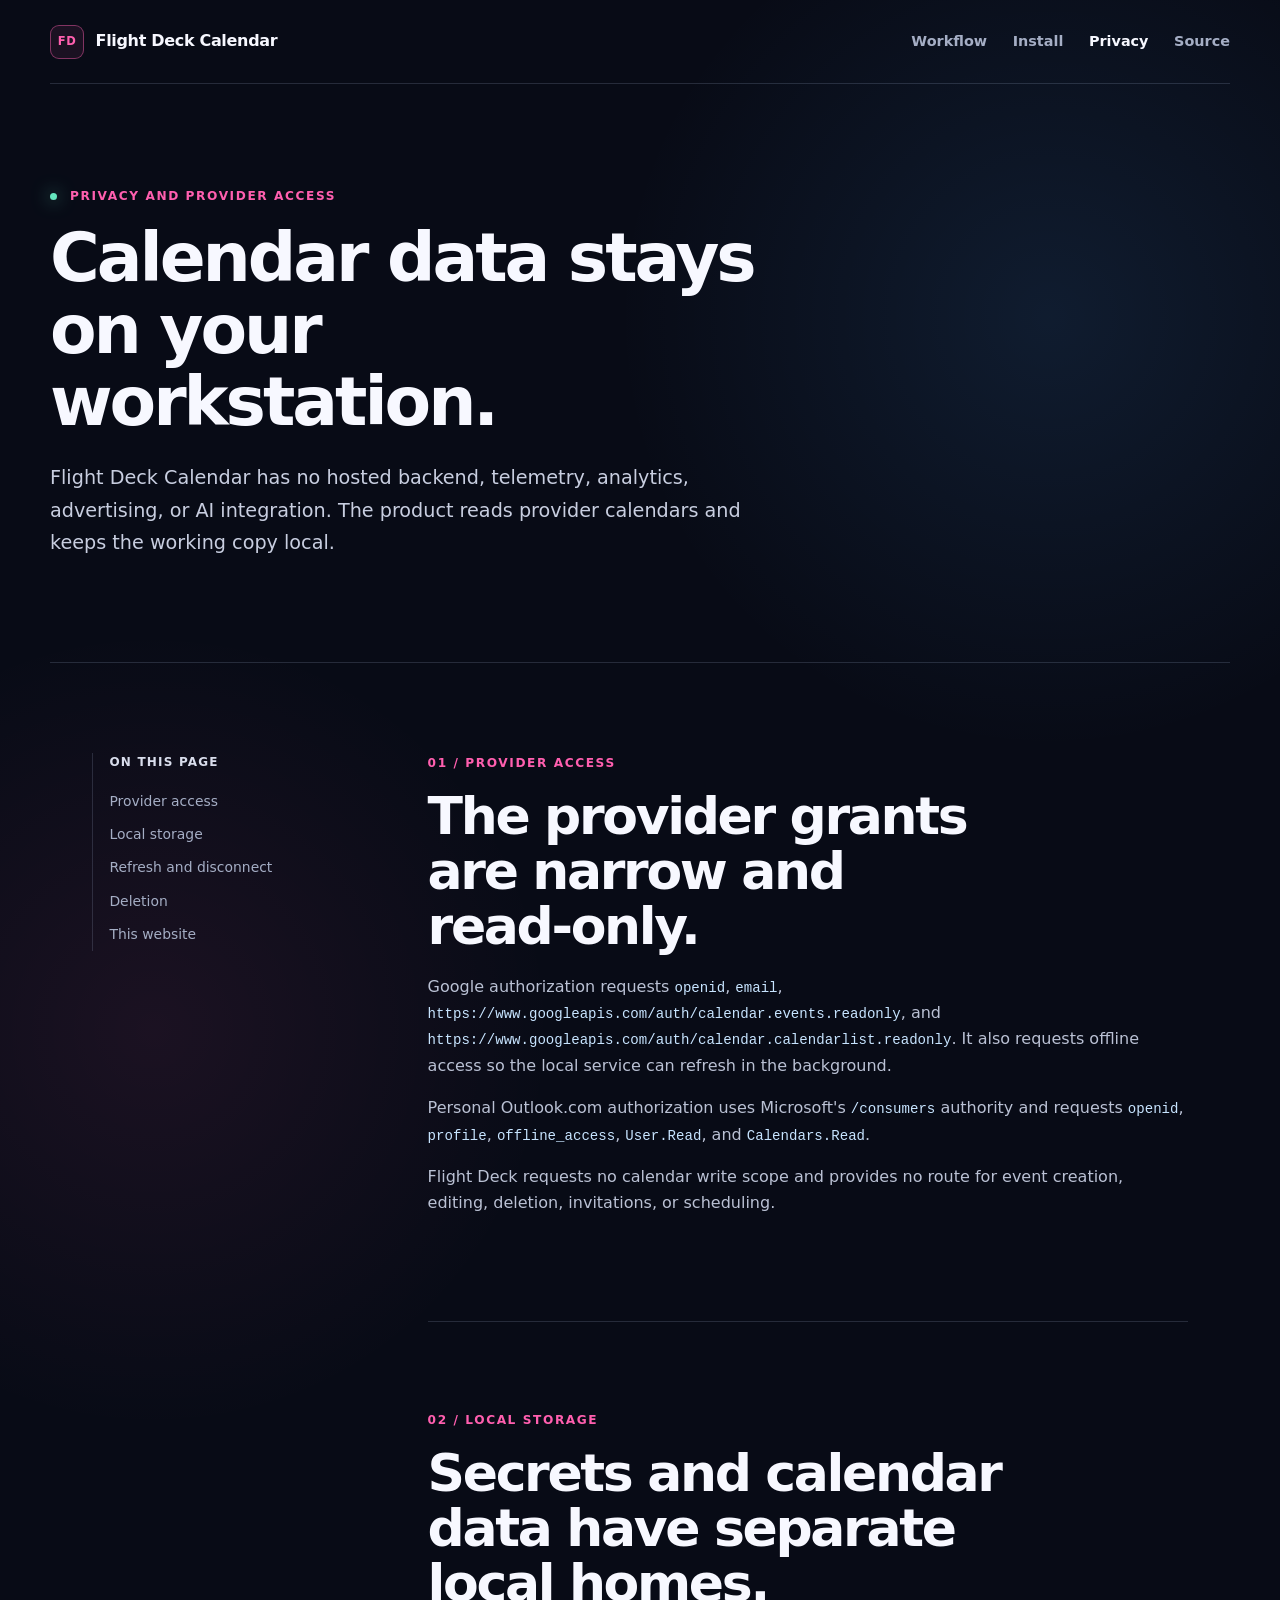
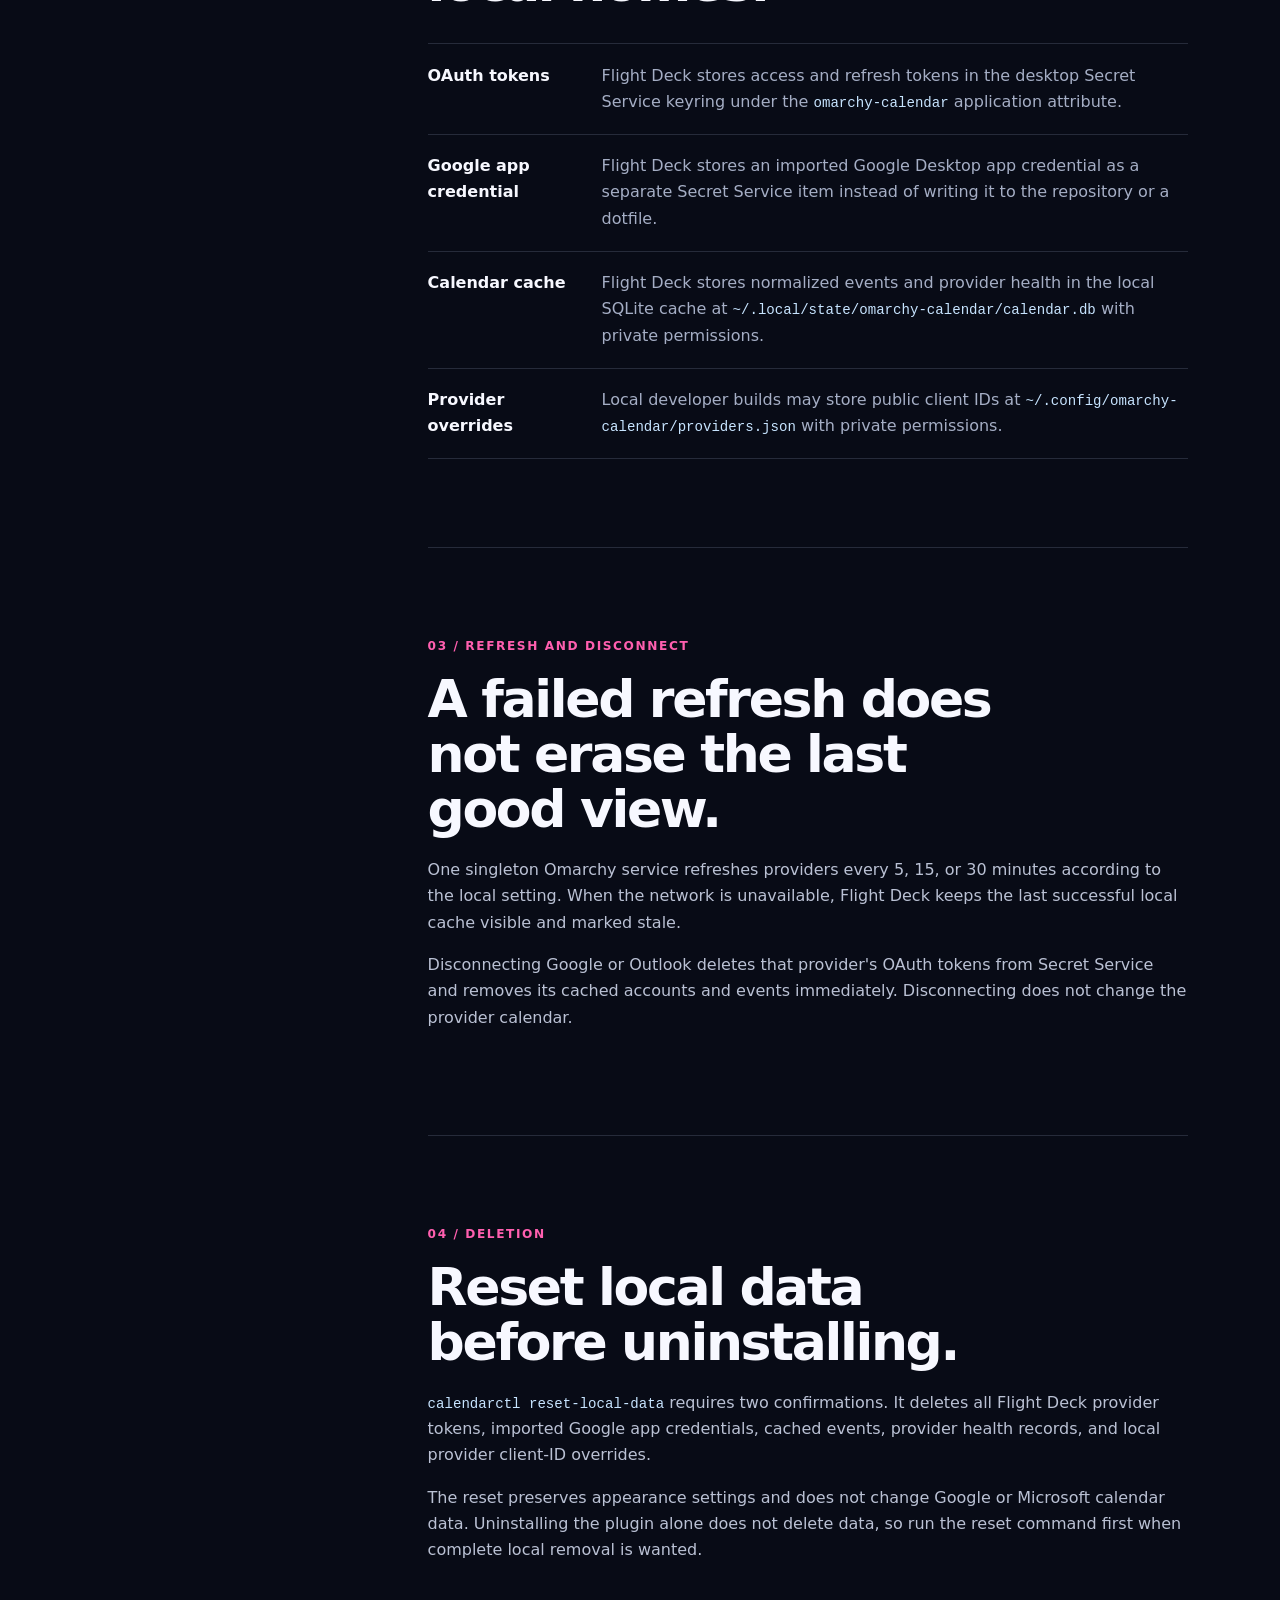
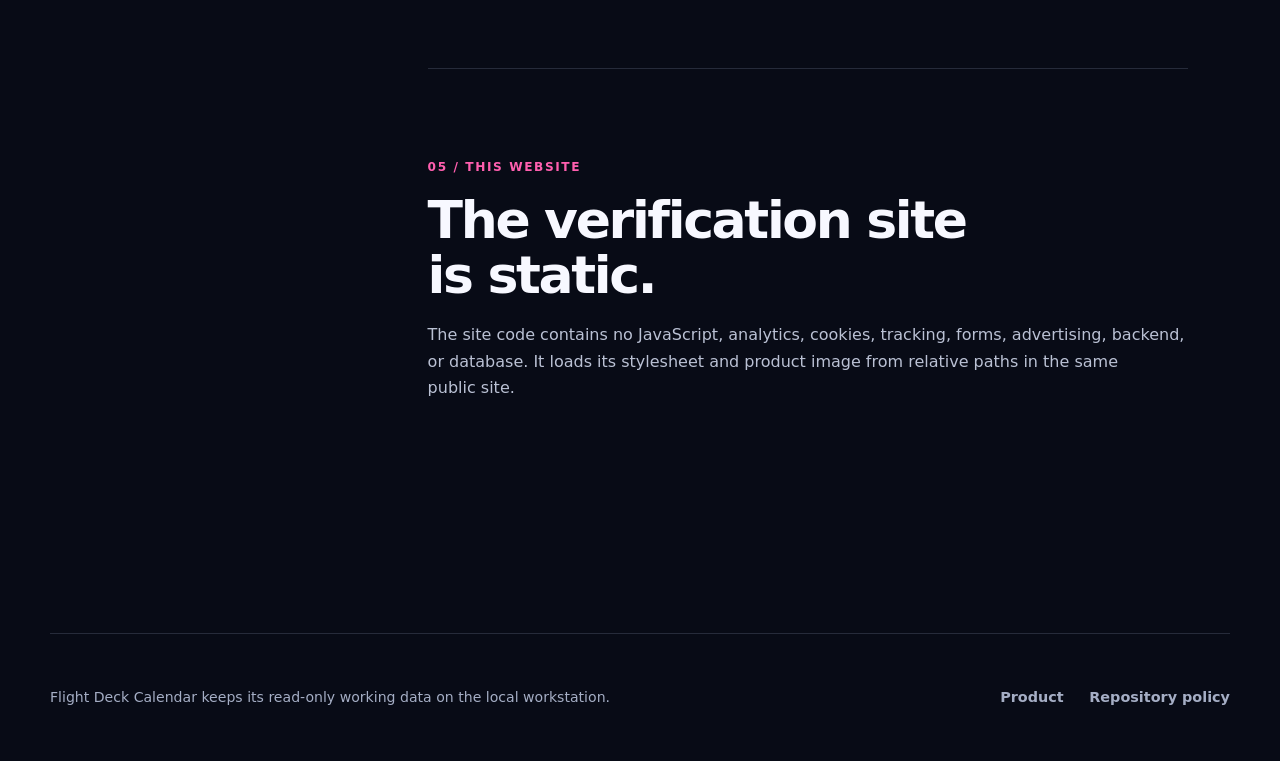
==== site/privacy/index.html @ 19a39fe0 "feat: add static verification site" ====
<!doctype html>
<!-- SPDX-License-Identifier: GPL-3.0-or-later -->
<html lang="en">
<head>
  <meta charset="utf-8">
  <meta name="viewport" content="width=device-width, initial-scale=1">
  <meta name="description" content="Flight Deck Calendar keeps provider tokens and cached calendar data on the local Omarchy workstation.">
  <title>Privacy | Flight Deck Calendar</title>
  <link rel="stylesheet" href="../styles.css">
</head>
<body>
  <a class="skip-link" href="#main">Skip to content</a>

  <header class="site-header">
    <a class="brand" href="../" aria-label="Flight Deck Calendar home">
      <span class="brand-mark" aria-hidden="true">FD</span>
      <span>Flight Deck Calendar</span>
    </a>
    <nav aria-label="Primary navigation">
      <a href="../#workflow">Workflow</a>
      <a href="../#install">Install</a>
      <a href="./" aria-current="page">Privacy</a>
      <a href="https://github.com/joryeugene/omarchy-calendar">Source</a>
    </nav>
  </header>

  <main id="main" class="privacy-main">
    <header class="privacy-hero shell">
      <p class="eyebrow"><span aria-hidden="true"></span> Privacy and provider access</p>
      <h1>Calendar data stays on your workstation.</h1>
      <p class="lede">Flight Deck Calendar has no hosted backend, telemetry, analytics, advertising, or AI integration. The product reads provider calendars and keeps the working copy local.</p>
    </header>

    <div class="privacy-layout shell">
      <nav class="privacy-nav" aria-label="Privacy page sections">
        <p>On this page</p>
        <a href="#provider-access">Provider access</a>
        <a href="#local-storage">Local storage</a>
        <a href="#refresh-disconnect">Refresh and disconnect</a>
        <a href="#deletion">Deletion</a>
        <a href="#website">This website</a>
      </nav>

      <div class="privacy-content">
        <section id="provider-access" aria-labelledby="provider-title">
          <p class="eyebrow">01 / Provider access</p>
          <h2 id="provider-title">The provider grants are narrow and read-only.</h2>
          <p>Google authorization requests <code>openid</code>, <code>email</code>, <code>https://www.googleapis.com/auth/calendar.events.readonly</code>, and <code>https://www.googleapis.com/auth/calendar.calendarlist.readonly</code>. It also requests offline access so the local service can refresh in the background.</p>
          <p>Personal Outlook.com authorization uses Microsoft&apos;s <code>/consumers</code> authority and requests <code>openid</code>, <code>profile</code>, <code>offline_access</code>, <code>User.Read</code>, and <code>Calendars.Read</code>.</p>
          <p>Flight Deck requests no calendar write scope and provides no route for event creation, editing, deletion, invitations, or scheduling.</p>
        </section>

        <section id="local-storage" aria-labelledby="storage-title">
          <p class="eyebrow">02 / Local storage</p>
          <h2 id="storage-title">Secrets and calendar data have separate local homes.</h2>
          <dl class="fact-list">
            <div>
              <dt>OAuth tokens</dt>
              <dd>Flight Deck stores access and refresh tokens in the desktop Secret Service keyring under the <code>omarchy-calendar</code> application attribute.</dd>
            </div>
            <div>
              <dt>Google app credential</dt>
              <dd>Flight Deck stores an imported Google Desktop app credential as a separate Secret Service item instead of writing it to the repository or a dotfile.</dd>
            </div>
            <div>
              <dt>Calendar cache</dt>
              <dd>Flight Deck stores normalized events and provider health in the local SQLite cache at <code>~/.local/state/omarchy-calendar/calendar.db</code> with private permissions.</dd>
            </div>
            <div>
              <dt>Provider overrides</dt>
              <dd>Local developer builds may store public client IDs at <code>~/.config/omarchy-calendar/providers.json</code> with private permissions.</dd>
            </div>
          </dl>
        </section>

        <section id="refresh-disconnect" aria-labelledby="refresh-title">
          <p class="eyebrow">03 / Refresh and disconnect</p>
          <h2 id="refresh-title">A failed refresh does not erase the last good view.</h2>
          <p>One singleton Omarchy service refreshes providers every 5, 15, or 30 minutes according to the local setting. When the network is unavailable, Flight Deck keeps the last successful local cache visible and marked stale.</p>
          <p>Disconnecting Google or Outlook deletes that provider&apos;s OAuth tokens from Secret Service and removes its cached accounts and events immediately. Disconnecting does not change the provider calendar.</p>
        </section>

        <section id="deletion" aria-labelledby="deletion-title">
          <p class="eyebrow">04 / Deletion</p>
          <h2 id="deletion-title">Reset local data before uninstalling.</h2>
          <p><code>calendarctl reset-local-data</code> requires two confirmations. It deletes all Flight Deck provider tokens, imported Google app credentials, cached events, provider health records, and local provider client-ID overrides.</p>
          <p>The reset preserves appearance settings and does not change Google or Microsoft calendar data. Uninstalling the plugin alone does not delete data, so run the reset command first when complete local removal is wanted.</p>
        </section>

        <section id="website" aria-labelledby="website-title">
          <p class="eyebrow">05 / This website</p>
          <h2 id="website-title">The verification site is static.</h2>
          <p>The site code contains no JavaScript, analytics, cookies, tracking, forms, advertising, backend, or database. It loads its stylesheet and product image from relative paths in the same public site.</p>
        </section>
      </div>
    </div>
  </main>

  <footer class="site-footer shell">
    <p>Flight Deck Calendar keeps its read-only working data on the local workstation.</p>
    <div>
      <a href="../">Product</a>
      <a href="https://github.com/joryeugene/omarchy-calendar/blob/main/PRIVACY.md">Repository policy</a>
    </div>
  </footer>
</body>
</html>
---- site/styles.css ----
/* SPDX-License-Identifier: GPL-3.0-or-later */
:root {
  color-scheme: dark;
  --bg: #080b16;
  --panel: #101527;
  --panel-raised: #151b30;
  --text: #f7f8ff;
  --muted: #a5aec5;
  --line: rgba(185, 200, 235, 0.17);
  --pink: #ff5faf;
  --blue: #4ea8ff;
  --yellow: #f6cb5b;
  --green: #64e5bd;
  --shadow: 0 32px 90px rgba(0, 0, 0, 0.42);
  --radius: 22px;
  font-family: Inter, ui-sans-serif, system-ui, -apple-system, BlinkMacSystemFont, "Segoe UI", sans-serif;
  font-synthesis: none;
}

* {
  box-sizing: border-box;
}

html {
  scroll-behavior: smooth;
}

body {
  min-width: 280px;
  margin: 0;
  color: var(--text);
  background:
    radial-gradient(circle at 82% 8%, rgba(78, 168, 255, 0.11), transparent 27rem),
    radial-gradient(circle at 12% 26%, rgba(255, 95, 175, 0.08), transparent 25rem),
    var(--bg);
  font-size: 16px;
  line-height: 1.65;
}

a {
  color: inherit;
  text-decoration: none;
}

a:focus-visible {
  outline: 3px solid var(--yellow);
  outline-offset: 4px;
}

img {
  display: block;
  max-width: 100%;
}

.skip-link {
  position: fixed;
  z-index: 20;
  top: 1rem;
  left: 1rem;
  padding: 0.65rem 0.9rem;
  border-radius: 8px;
  color: #080b16;
  background: var(--yellow);
  font-weight: 800;
  transform: translateY(-180%);
}

.skip-link:focus {
  transform: translateY(0);
}

.shell,
.site-header {
  width: min(1180px, calc(100% - 3rem));
  margin-inline: auto;
}

.site-header {
  display: flex;
  align-items: center;
  justify-content: space-between;
  min-height: 84px;
  border-bottom: 1px solid var(--line);
}

.brand {
  display: inline-flex;
  align-items: center;
  gap: 0.72rem;
  font-weight: 760;
  letter-spacing: -0.02em;
}

.brand-mark {
  display: grid;
  width: 34px;
  height: 34px;
  place-items: center;
  border: 1px solid rgba(255, 95, 175, 0.45);
  border-radius: 9px;
  color: var(--pink);
  background: rgba(255, 95, 175, 0.08);
  font-size: 0.72rem;
  font-weight: 900;
  letter-spacing: 0.04em;
}

.site-header nav,
.site-footer div {
  display: flex;
  align-items: center;
  gap: 1.6rem;
}

.site-header nav a,
.site-footer a {
  color: var(--muted);
  font-size: 0.9rem;
  font-weight: 650;
}

.site-header nav a:hover,
.site-header nav a[aria-current="page"],
.site-footer a:hover {
  color: var(--text);
}

.hero {
  display: grid;
  grid-template-columns: minmax(0, 0.78fr) minmax(0, 1.22fr);
  gap: clamp(2.5rem, 6vw, 5.6rem);
  align-items: center;
  padding-block: clamp(4rem, 8vw, 8rem);
}

.eyebrow {
  margin: 0 0 1rem;
  color: var(--pink);
  font-size: 0.76rem;
  font-weight: 850;
  letter-spacing: 0.13em;
  text-transform: uppercase;
}

.eyebrow span {
  display: inline-block;
  width: 7px;
  height: 7px;
  margin-right: 0.45rem;
  border-radius: 50%;
  background: var(--green);
  box-shadow: 0 0 18px rgba(100, 229, 189, 0.8);
}

h1,
h2,
h3,
p {
  text-wrap: pretty;
}

h1,
h2,
h3 {
  margin-top: 0;
  line-height: 1.06;
  letter-spacing: -0.045em;
}

h1 {
  max-width: 13ch;
  margin-bottom: 1.5rem;
  font-size: clamp(3rem, 5.3vw, 5.5rem);
}

h2 {
  margin-bottom: 1.2rem;
  font-size: clamp(2rem, 3.6vw, 3.5rem);
}

h3 {
  margin-bottom: 0.9rem;
  font-size: 1.35rem;
  letter-spacing: -0.025em;
}

.lede {
  max-width: 59ch;
  margin: 0;
  color: #c8cee0;
  font-size: clamp(1.06rem, 1.5vw, 1.24rem);
  line-height: 1.7;
}

.hero-actions {
  display: flex;
  flex-wrap: wrap;
  gap: 0.8rem;
  margin-top: 2rem;
}

.button {
  display: inline-flex;
  min-height: 48px;
  align-items: center;
  justify-content: center;
  padding: 0.72rem 1.05rem;
  border: 1px solid var(--line);
  border-radius: 10px;
  font-weight: 790;
}

.button-primary {
  border-color: var(--pink);
  color: #160814;
  background: var(--pink);
}

.button-primary:hover {
  background: #ff86c2;
}

.button-secondary {
  background: rgba(255, 255, 255, 0.025);
}

.button-secondary:hover {
  border-color: rgba(185, 200, 235, 0.42);
  background: rgba(255, 255, 255, 0.055);
}

.hero-note {
  margin: 1.25rem 0 0;
  color: var(--muted);
  font-size: 0.88rem;
}

.product-frame {
  min-width: 0;
  margin: 0;
  overflow: hidden;
  border: 1px solid rgba(185, 200, 235, 0.22);
  border-radius: var(--radius);
  background: #0b0e1d;
  box-shadow: var(--shadow);
  transform: rotate(0.65deg);
}

.frame-bar {
  display: flex;
  align-items: center;
  gap: 0.4rem;
  height: 42px;
  padding-inline: 1rem;
  border-bottom: 1px solid var(--line);
  background: #0d1120;
}

.frame-bar span {
  width: 7px;
  height: 7px;
  border-radius: 50%;
  background: var(--pink);
}

.frame-bar span:nth-child(2) {
  background: var(--yellow);
}

.frame-bar span:nth-child(3) {
  background: var(--blue);
}

.frame-bar strong {
  margin-left: auto;
  color: #818aa2;
  font-size: 0.62rem;
  letter-spacing: 0.13em;
}

.product-frame img {
  width: 100%;
  height: auto;
}

.product-frame figcaption {
  padding: 0.9rem 1rem 1rem;
  color: #8f98af;
  font-size: 0.78rem;
  line-height: 1.5;
}

.section {
  padding-block: clamp(4.5rem, 8vw, 8rem);
  border-top: 1px solid var(--line);
}

.section-heading {
  display: grid;
  grid-template-columns: minmax(0, 1.2fr) minmax(18rem, 0.8fr);
  column-gap: 3rem;
  align-items: end;
  margin-bottom: 3rem;
}

.section-heading .eyebrow {
  grid-column: 1 / -1;
}

.section-heading h2,
.section-heading p {
  margin-bottom: 0;
}

.section-heading > p:last-child,
.boundary-copy > p,
.install-copy > p {
  color: var(--muted);
}

.feature-grid {
  display: grid;
  grid-template-columns: repeat(3, minmax(0, 1fr));
  gap: 1rem;
}

.feature-card {
  min-height: 260px;
  padding: clamp(1.4rem, 3vw, 2.2rem);
  border: 1px solid var(--line);
  border-radius: 16px;
  background: linear-gradient(145deg, rgba(21, 27, 48, 0.95), rgba(13, 17, 32, 0.82));
}

.feature-card:nth-child(2) {
  border-color: rgba(78, 168, 255, 0.28);
}

.feature-card:nth-child(3) {
  border-color: rgba(100, 229, 189, 0.24);
}

.card-index {
  margin: 0 0 3.8rem;
  color: var(--pink);
  font-size: 0.75rem;
  font-weight: 850;
  letter-spacing: 0.12em;
}

.feature-card p:last-child {
  margin: 0;
  color: var(--muted);
}

.boundary {
  display: grid;
  grid-template-columns: minmax(0, 1fr) minmax(340px, 0.78fr);
  gap: clamp(3rem, 8vw, 7rem);
  align-items: center;
}

.boundary-copy h2 {
  max-width: 13ch;
}

.boundary-copy > p {
  max-width: 57ch;
}

.text-link {
  display: inline-flex;
  gap: 0.55rem;
  align-items: center;
  margin-top: 0.75rem;
  color: var(--pink);
  font-weight: 780;
}

.text-link span {
  transition: transform 150ms ease;
}

.text-link:hover span {
  transform: translateX(4px);
}

.boundary-list {
  margin: 0;
  padding: 0;
  border-top: 1px solid var(--line);
  list-style: none;
}

.boundary-list li {
  display: flex;
  gap: 2rem;
  justify-content: space-between;
  padding: 1.15rem 0;
  border-bottom: 1px solid var(--line);
}

.boundary-list span {
  color: var(--muted);
}

.boundary-list strong {
  color: var(--green);
  font-size: 0.9rem;
}

.install {
  display: grid;
  grid-template-columns: minmax(0, 1fr) minmax(340px, 0.9fr);
  gap: clamp(2rem, 7vw, 6rem);
  align-items: start;
}

.install-copy h2 {
  max-width: 12ch;
}

pre {
  max-width: 100%;
  margin: 2rem 0 0;
  overflow-x: auto;
  border: 1px solid rgba(78, 168, 255, 0.28);
  border-radius: 12px;
  background: #070a13;
}

pre code {
  display: block;
  width: max-content;
  min-width: 100%;
  padding: 1.1rem 1.2rem;
  color: #c7e4ff;
  font-size: 0.84rem;
}

code {
  overflow-wrap: anywhere;
  color: #c7e4ff;
  font-family: "SFMono-Regular", Consolas, "Liberation Mono", monospace;
  font-size: 0.88em;
}

.preview-notice {
  padding: clamp(1.5rem, 4vw, 2.4rem);
  border: 1px solid rgba(246, 203, 91, 0.34);
  border-radius: 18px;
  background: rgba(246, 203, 91, 0.055);
}

.notice-label {
  margin: 0 0 1rem;
  color: var(--yellow);
  font-size: 0.74rem;
  font-weight: 850;
  letter-spacing: 0.11em;
  text-transform: uppercase;
}

.preview-notice > p:not(.notice-label) {
  color: #bac1d4;
}

.site-footer {
  display: flex;
  align-items: center;
  justify-content: space-between;
  min-height: 128px;
  border-top: 1px solid var(--line);
  color: var(--muted);
  font-size: 0.88rem;
}

.site-footer p {
  margin: 0;
}

.privacy-main {
  padding-bottom: clamp(5rem, 10vw, 9rem);
}

.privacy-hero {
  padding-block: clamp(4rem, 8vw, 7rem);
  border-bottom: 1px solid var(--line);
}

.privacy-hero h1 {
  max-width: 15ch;
}

.privacy-layout {
  display: grid;
  grid-template-columns: 220px minmax(0, 760px);
  gap: clamp(3rem, 9vw, 8rem);
  justify-content: center;
  padding-top: clamp(4rem, 7vw, 6rem);
}

.privacy-nav {
  position: sticky;
  top: 2rem;
  align-self: start;
  padding-left: 1rem;
  border-left: 1px solid var(--line);
}

.privacy-nav p {
  margin: 0 0 0.75rem;
  color: #d9ddec;
  font-size: 0.75rem;
  font-weight: 800;
  letter-spacing: 0.1em;
  text-transform: uppercase;
}

.privacy-nav a {
  display: block;
  padding: 0.32rem 0;
  color: var(--muted);
  font-size: 0.87rem;
}

.privacy-nav a:hover {
  color: var(--pink);
}

.privacy-content section {
  padding: 0 0 clamp(3.5rem, 7vw, 5.5rem);
  scroll-margin-top: 2rem;
}

.privacy-content section + section {
  padding-top: clamp(3.5rem, 7vw, 5.5rem);
  border-top: 1px solid var(--line);
}

.privacy-content h2 {
  max-width: 16ch;
  font-size: clamp(2rem, 4.5vw, 3.25rem);
}

.privacy-content > section > p:not(.eyebrow) {
  color: #bac1d4;
}

.fact-list {
  margin: 2rem 0 0;
}

.fact-list div {
  display: grid;
  grid-template-columns: 150px minmax(0, 1fr);
  gap: 1.5rem;
  padding: 1.15rem 0;
  border-top: 1px solid var(--line);
}

.fact-list div:last-child {
  border-bottom: 1px solid var(--line);
}

.fact-list dt {
  color: var(--text);
  font-weight: 780;
}

.fact-list dd {
  margin: 0;
  color: var(--muted);
}

@media (max-width: 900px) {
  .hero {
    grid-template-columns: 1fr;
  }

  .hero-copy {
    max-width: 720px;
  }

  .product-frame {
    transform: none;
  }

  .feature-grid {
    grid-template-columns: 1fr;
  }

  .feature-card {
    min-height: auto;
  }

  .card-index {
    margin-bottom: 2.2rem;
  }

  .section-heading,
  .boundary,
  .install {
    grid-template-columns: minmax(0, 1fr);
  }

  .privacy-layout {
    grid-template-columns: 1fr;
  }

  .privacy-nav {
    position: static;
    display: flex;
    flex-wrap: wrap;
    gap: 0.25rem 1rem;
    padding: 0 0 1.25rem;
    border-right: 0;
    border-bottom: 1px solid var(--line);
    border-left: 0;
  }

  .privacy-nav p {
    width: 100%;
  }
}

@media (max-width: 680px) {
  .shell,
  .site-header {
    width: min(100% - 1.5rem, 1180px);
  }

  .site-header {
    align-items: flex-start;
    gap: 1rem;
    padding-block: 1rem;
  }

  .brand > span:last-child {
    display: none;
  }

  .site-header nav {
    flex-wrap: wrap;
    justify-content: flex-end;
    gap: 0.25rem 0.9rem;
  }

  .site-header nav a {
    font-size: 0.78rem;
  }

  .hero {
    padding-block: 3.5rem 4.5rem;
  }

  h1 {
    font-size: clamp(2.65rem, 13vw, 4rem);
  }

  .hero-actions {
    align-items: stretch;
    flex-direction: column;
  }

  .button {
    width: 100%;
  }

  .product-frame figcaption {
    font-size: 0.72rem;
  }

  .section {
    padding-block: 4.5rem;
  }

  .section-heading {
    gap: 1rem;
  }

  .boundary-list li {
    gap: 1rem;
    align-items: flex-start;
    flex-direction: column;
  }

  .fact-list div {
    grid-template-columns: 1fr;
    gap: 0.35rem;
  }

  .site-footer {
    align-items: flex-start;
    flex-direction: column;
    justify-content: center;
    gap: 1rem;
  }

  .site-footer div {
    gap: 1rem;
  }
}

@media (prefers-reduced-motion: reduce) {
  html {
    scroll-behavior: auto;
  }

  .text-link span {
    transition: none;
  }
}
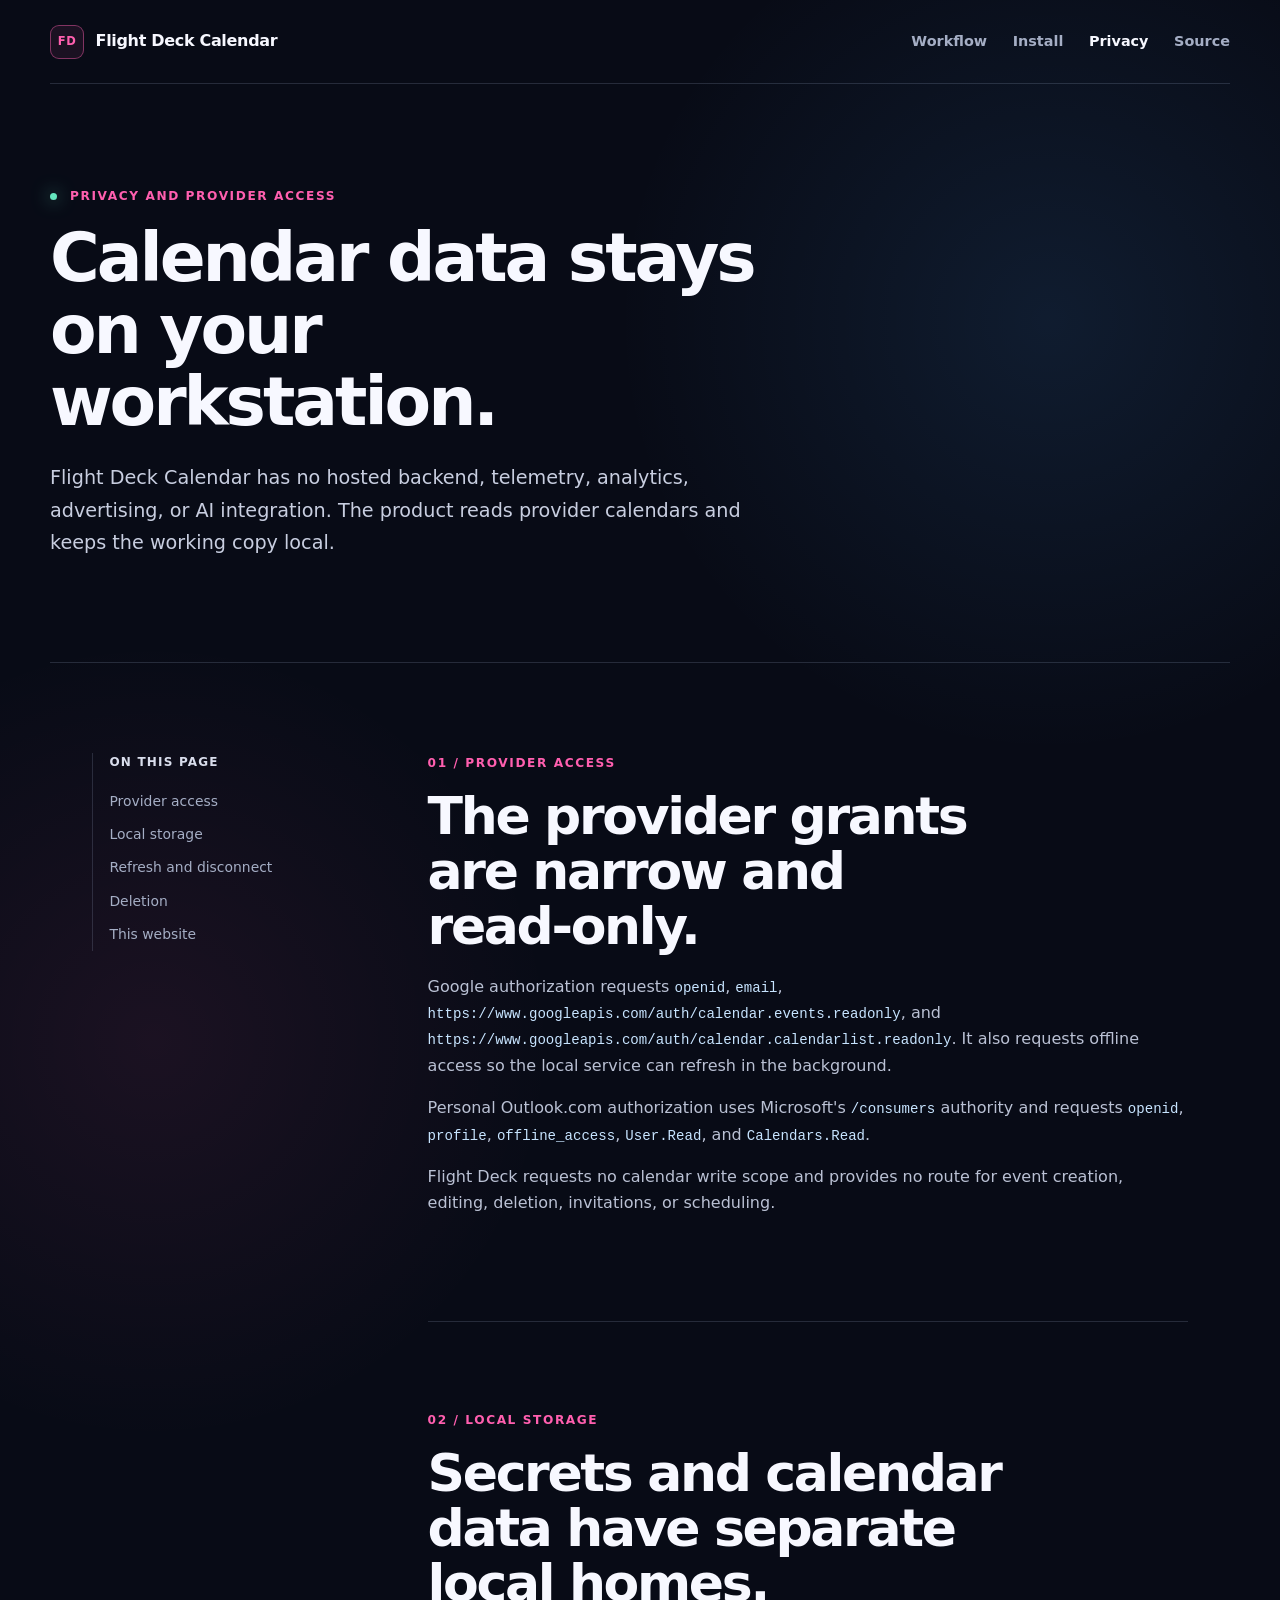
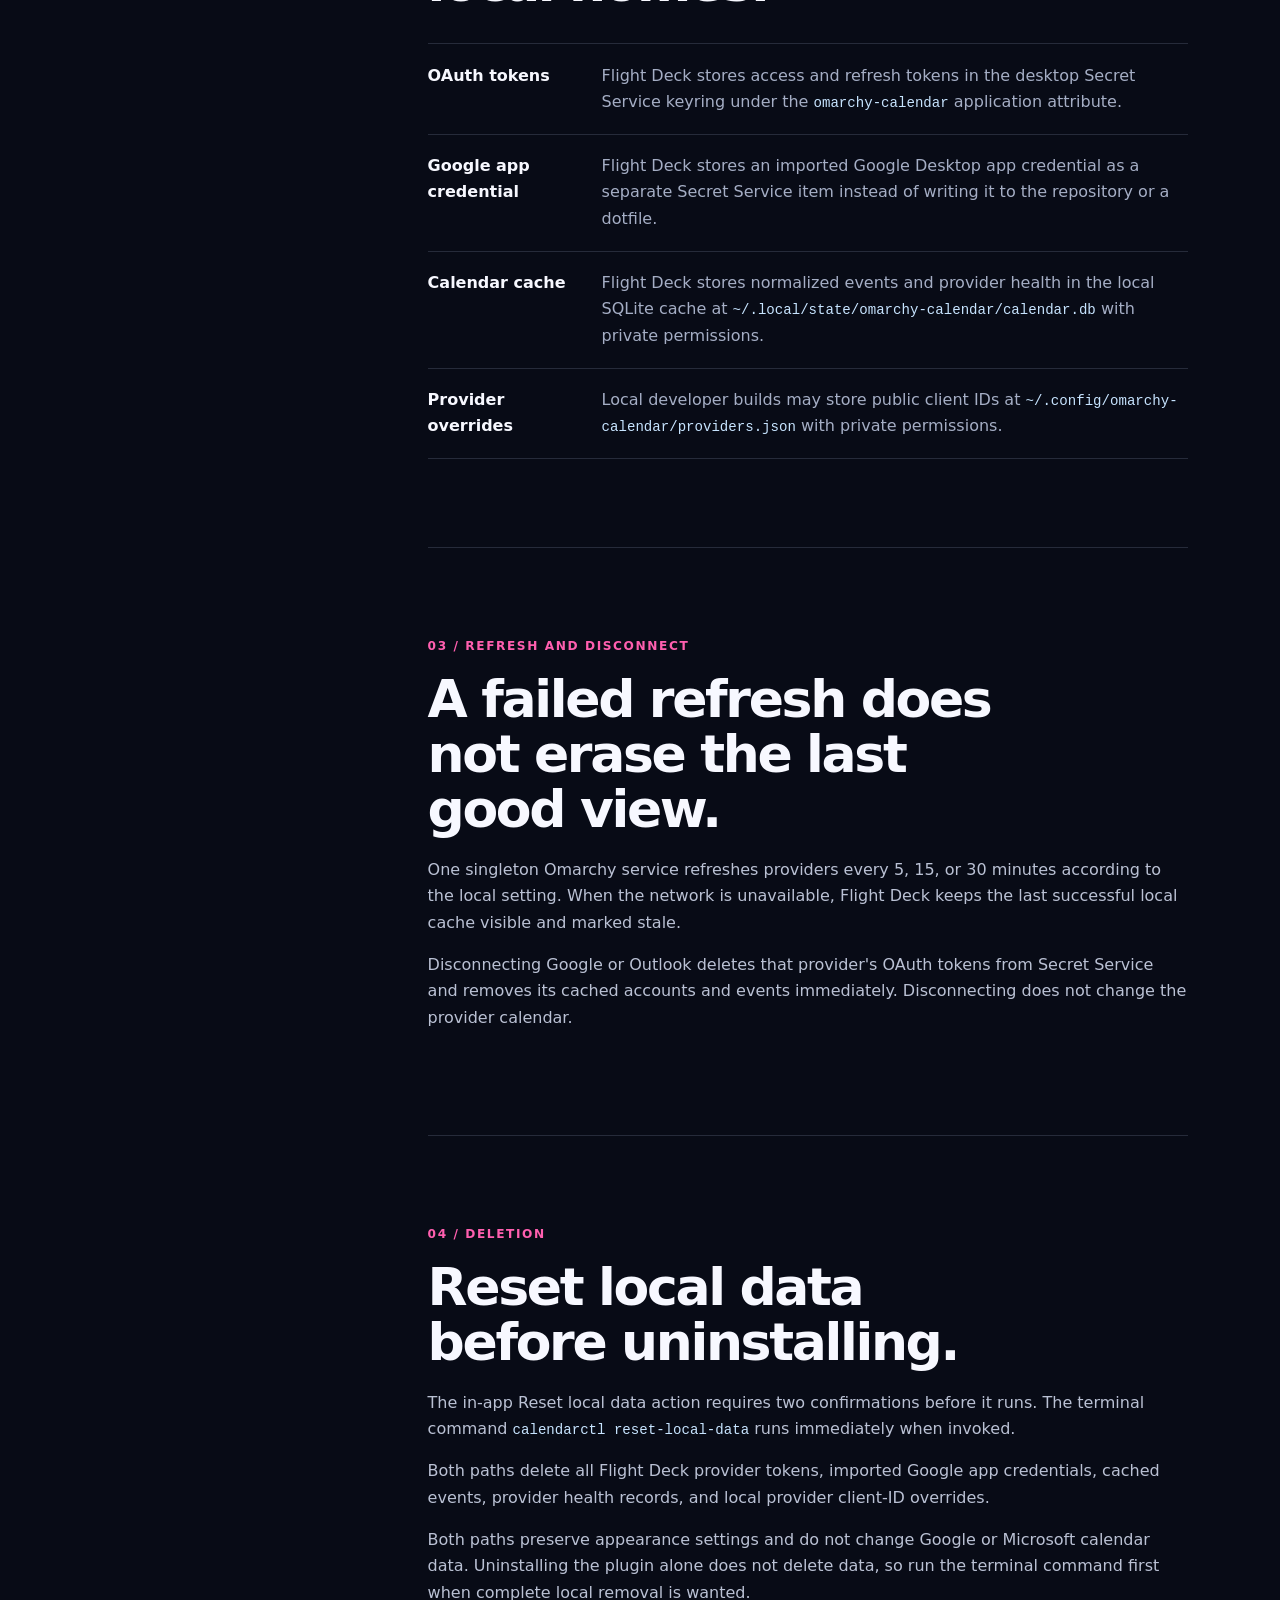
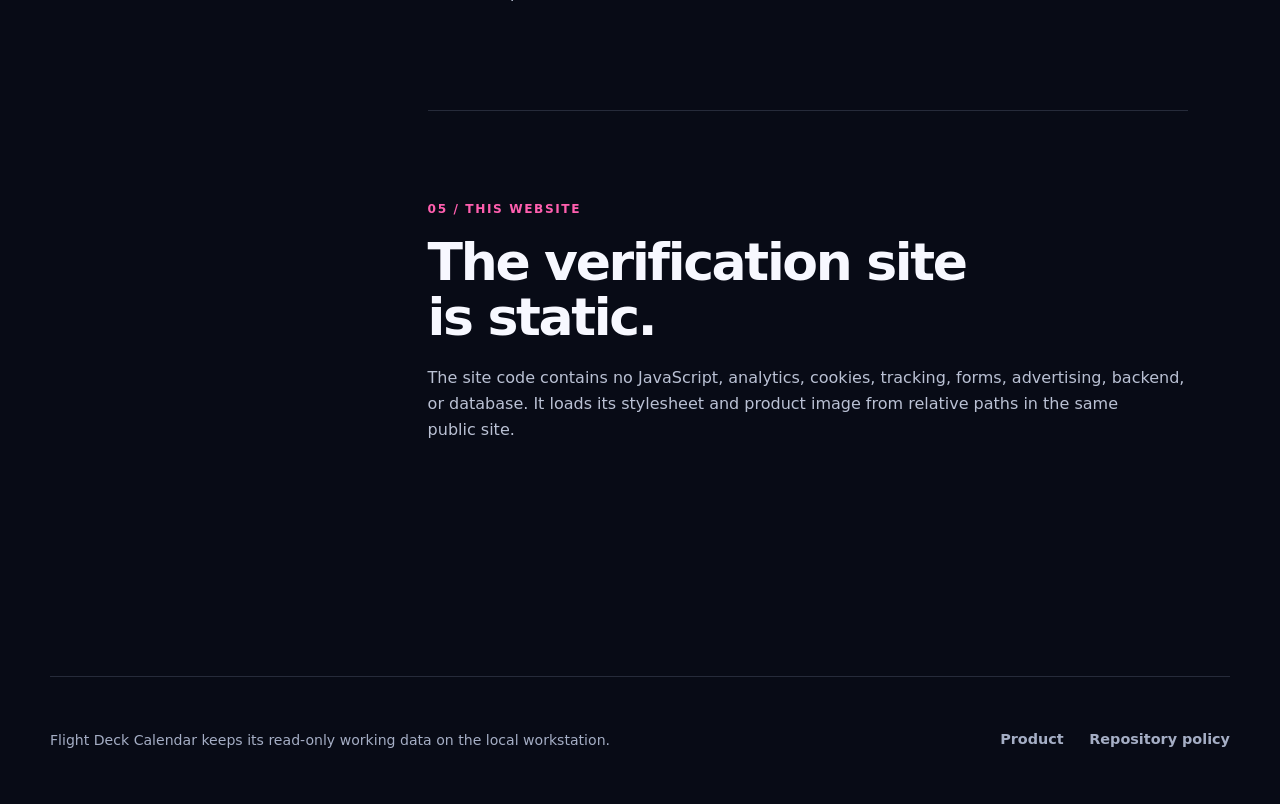
==== commit 32a7db6f: "fix: harden static site verification" ====
--- a/site/privacy/index.html
+++ b/site/privacy/index.html
@@ -83,8 +83,9 @@
         <section id="deletion" aria-labelledby="deletion-title">
           <p class="eyebrow">04 / Deletion</p>
           <h2 id="deletion-title">Reset local data before uninstalling.</h2>
-          <p><code>calendarctl reset-local-data</code> requires two confirmations. It deletes all Flight Deck provider tokens, imported Google app credentials, cached events, provider health records, and local provider client-ID overrides.</p>
-          <p>The reset preserves appearance settings and does not change Google or Microsoft calendar data. Uninstalling the plugin alone does not delete data, so run the reset command first when complete local removal is wanted.</p>
+          <p>The in-app Reset local data action requires two confirmations before it runs. The terminal command <code>calendarctl reset-local-data</code> runs immediately when invoked.</p>
+          <p>Both paths delete all Flight Deck provider tokens, imported Google app credentials, cached events, provider health records, and local provider client-ID overrides.</p>
+          <p>Both paths preserve appearance settings and do not change Google or Microsoft calendar data. Uninstalling the plugin alone does not delete data, so run the terminal command first when complete local removal is wanted.</p>
         </section>
 
         <section id="website" aria-labelledby="website-title">
--- a/site/styles.css
+++ b/site/styles.css
@@ -2,8 +2,6 @@
 :root {
   color-scheme: dark;
   --bg: #080b16;
-  --panel: #101527;
-  --panel-raised: #151b30;
   --text: #f7f8ff;
   --muted: #a5aec5;
   --line: rgba(185, 200, 235, 0.17);
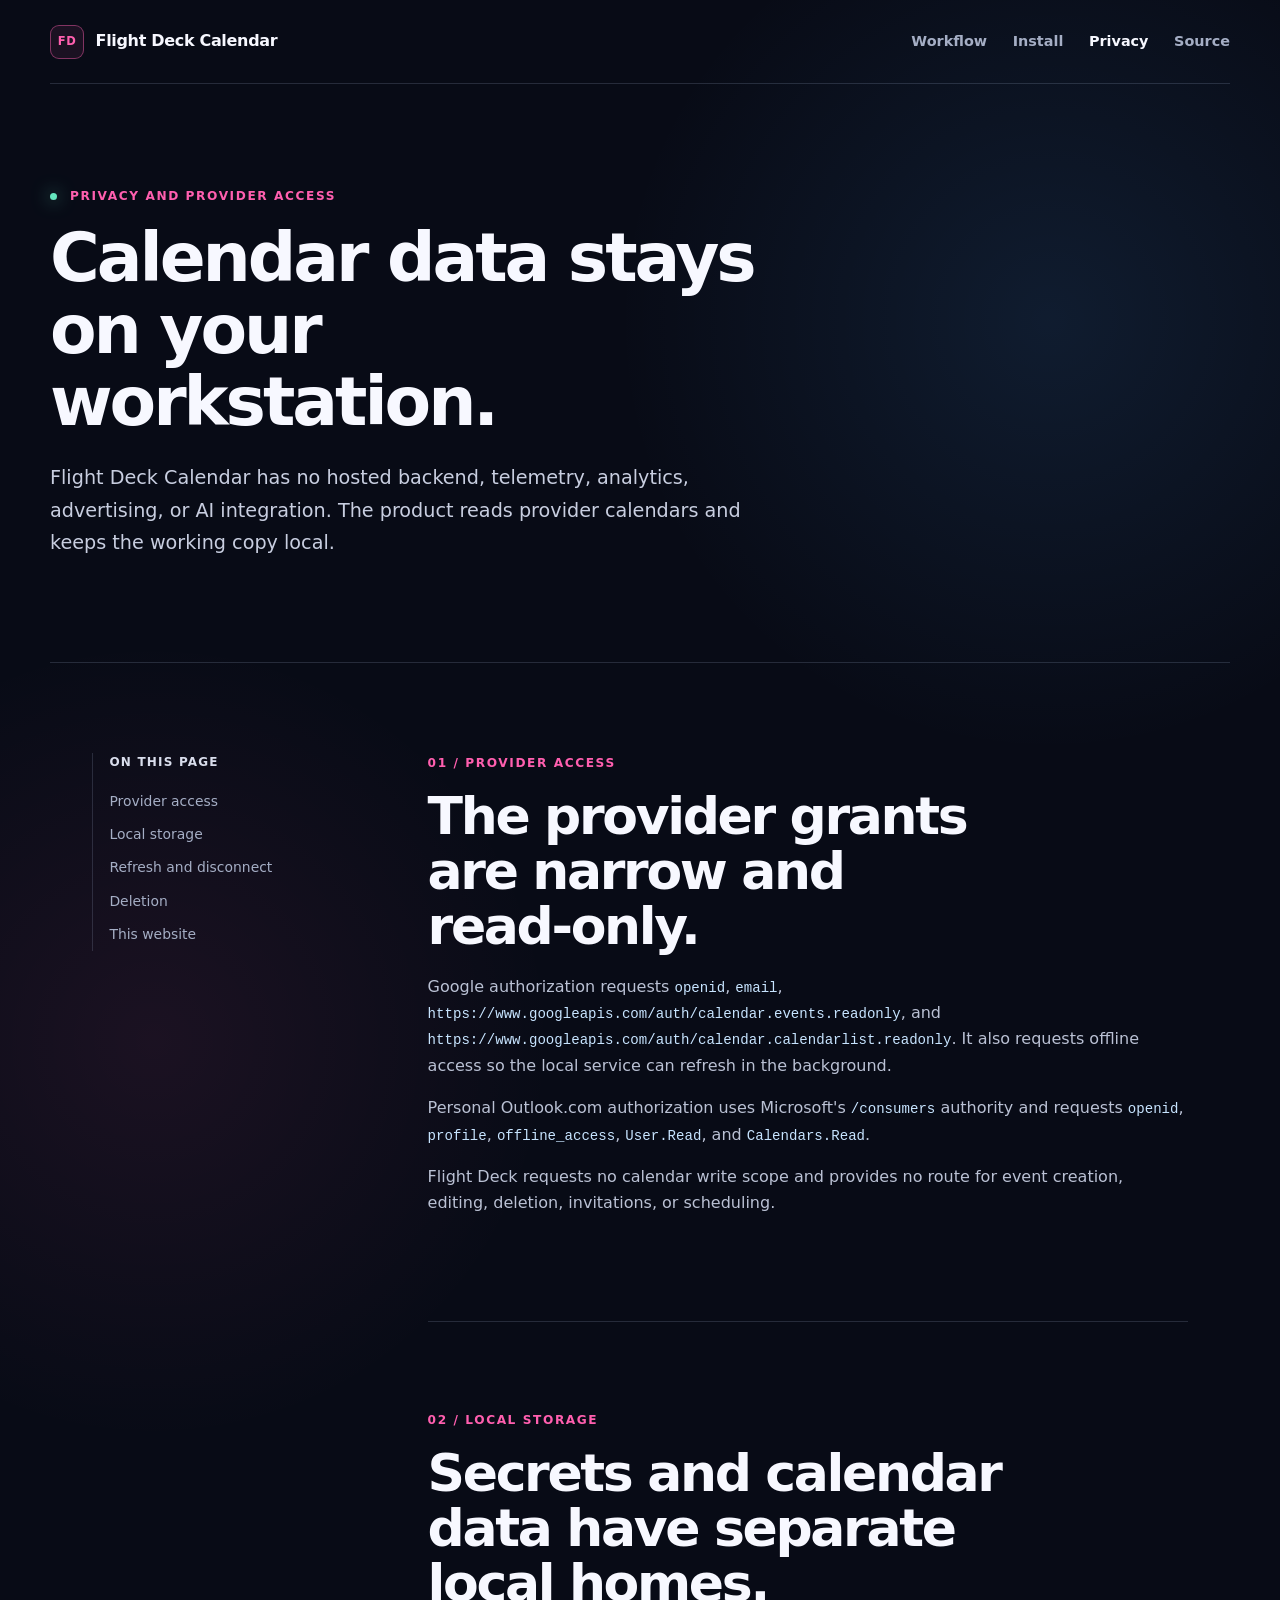
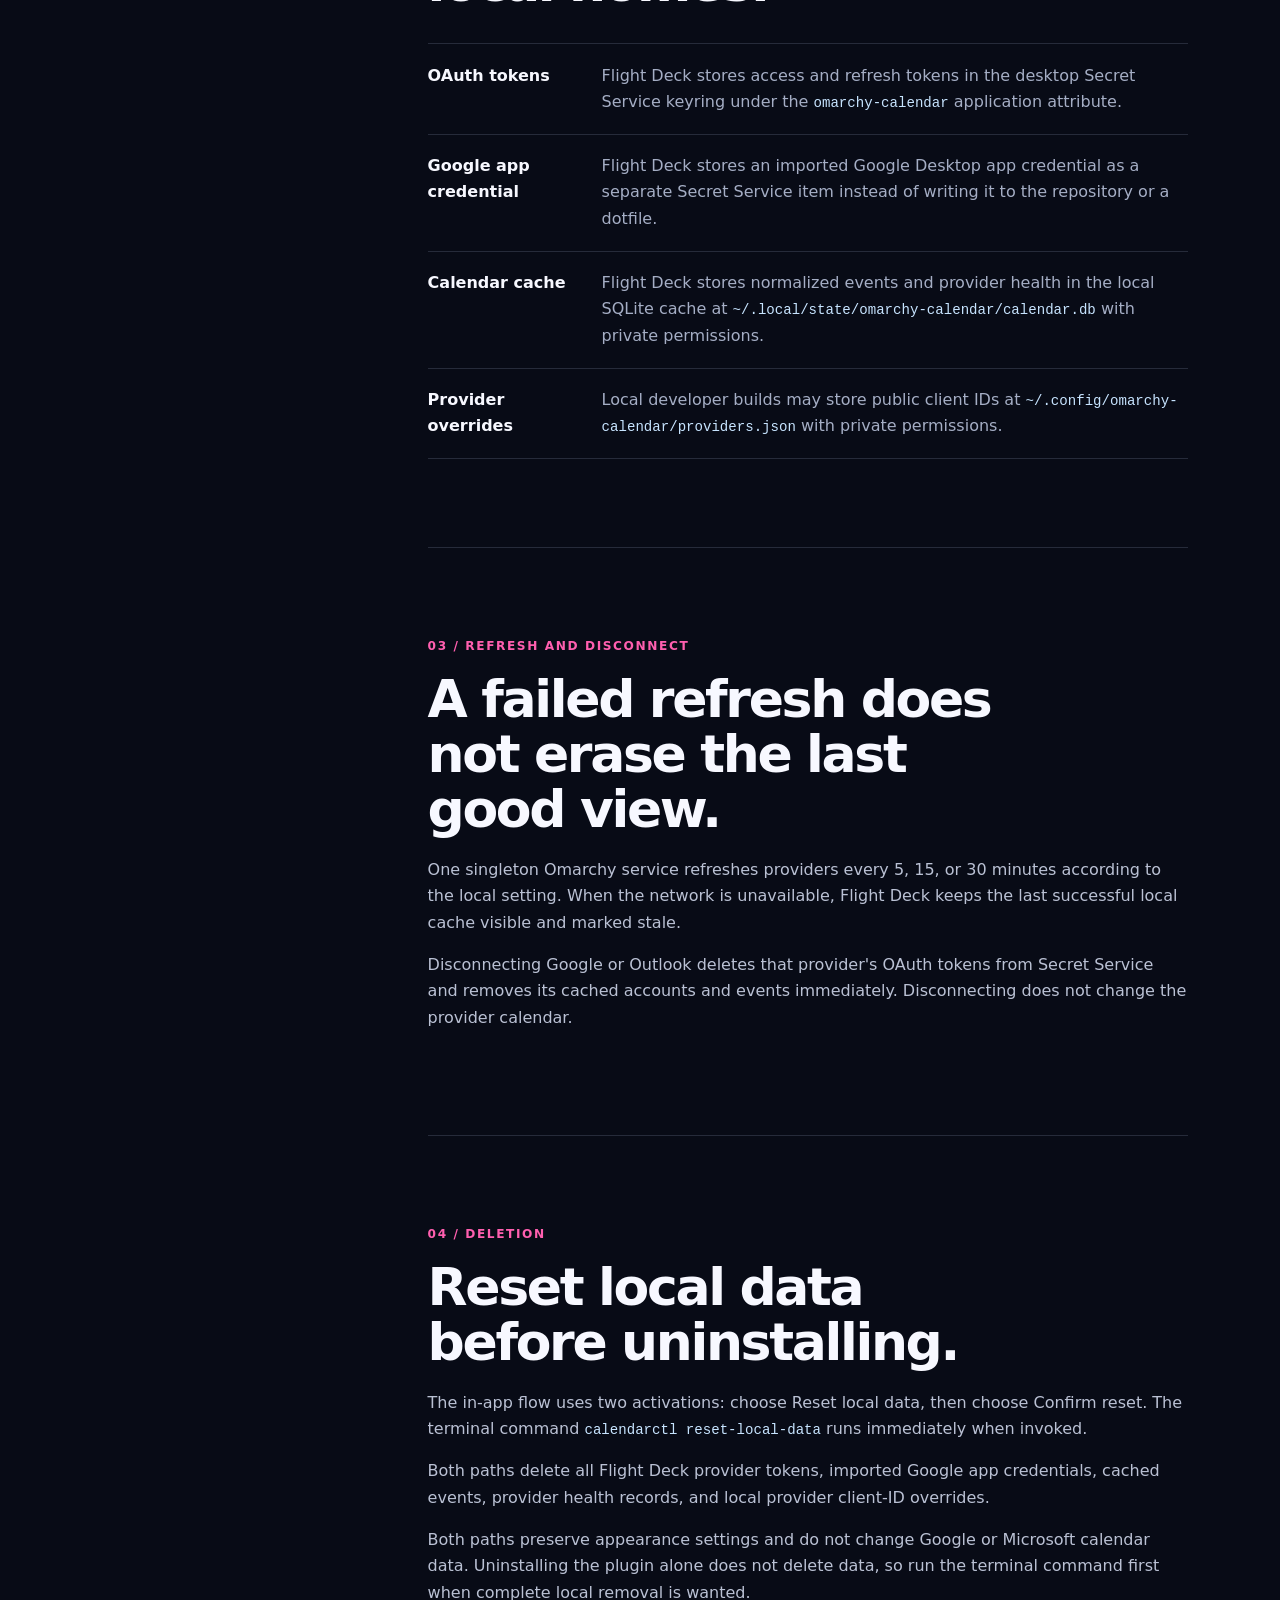
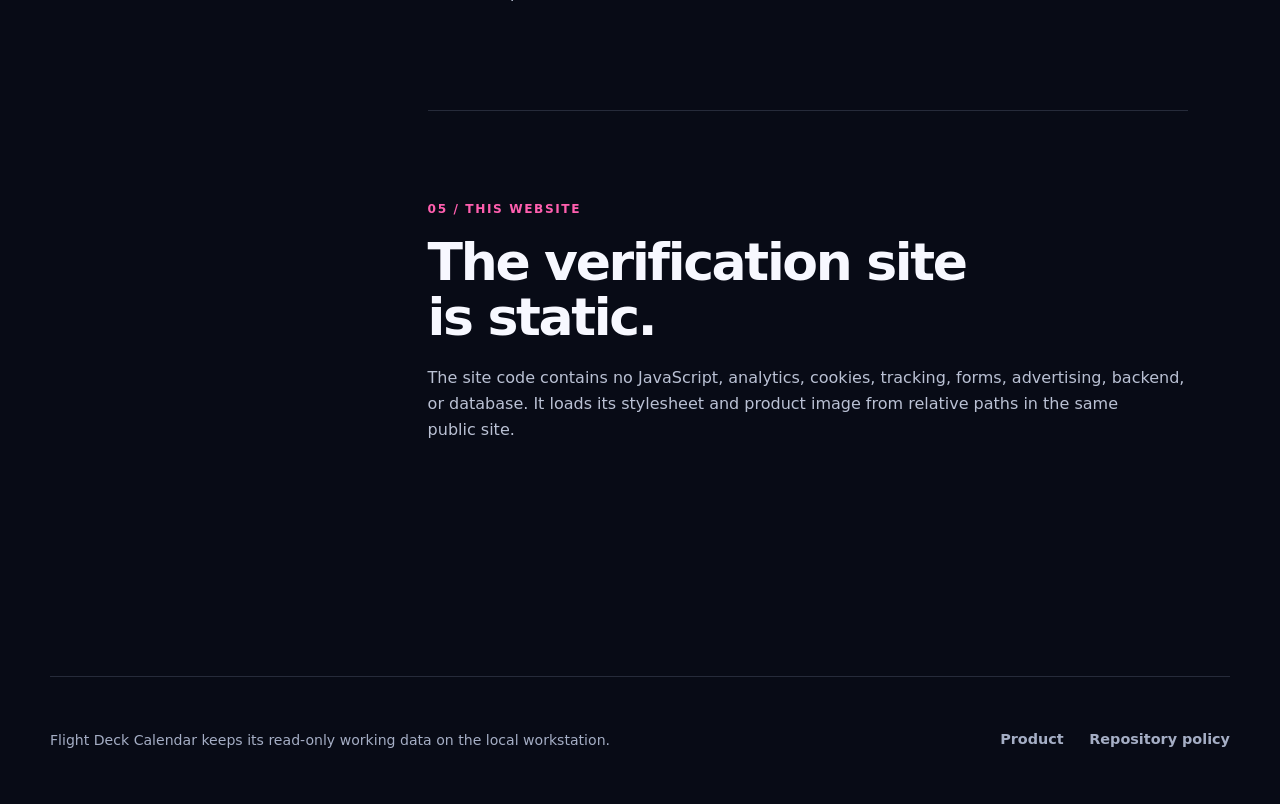
==== commit 50c1af88: "fix: clarify reset flow and reject base URLs" ====
--- a/site/privacy/index.html
+++ b/site/privacy/index.html
@@ -83,7 +83,7 @@
         <section id="deletion" aria-labelledby="deletion-title">
           <p class="eyebrow">04 / Deletion</p>
           <h2 id="deletion-title">Reset local data before uninstalling.</h2>
-          <p>The in-app Reset local data action requires two confirmations before it runs. The terminal command <code>calendarctl reset-local-data</code> runs immediately when invoked.</p>
+          <p>The in-app flow uses two activations: choose Reset local data, then choose Confirm reset. The terminal command <code>calendarctl reset-local-data</code> runs immediately when invoked.</p>
           <p>Both paths delete all Flight Deck provider tokens, imported Google app credentials, cached events, provider health records, and local provider client-ID overrides.</p>
           <p>Both paths preserve appearance settings and do not change Google or Microsoft calendar data. Uninstalling the plugin alone does not delete data, so run the terminal command first when complete local removal is wanted.</p>
         </section>
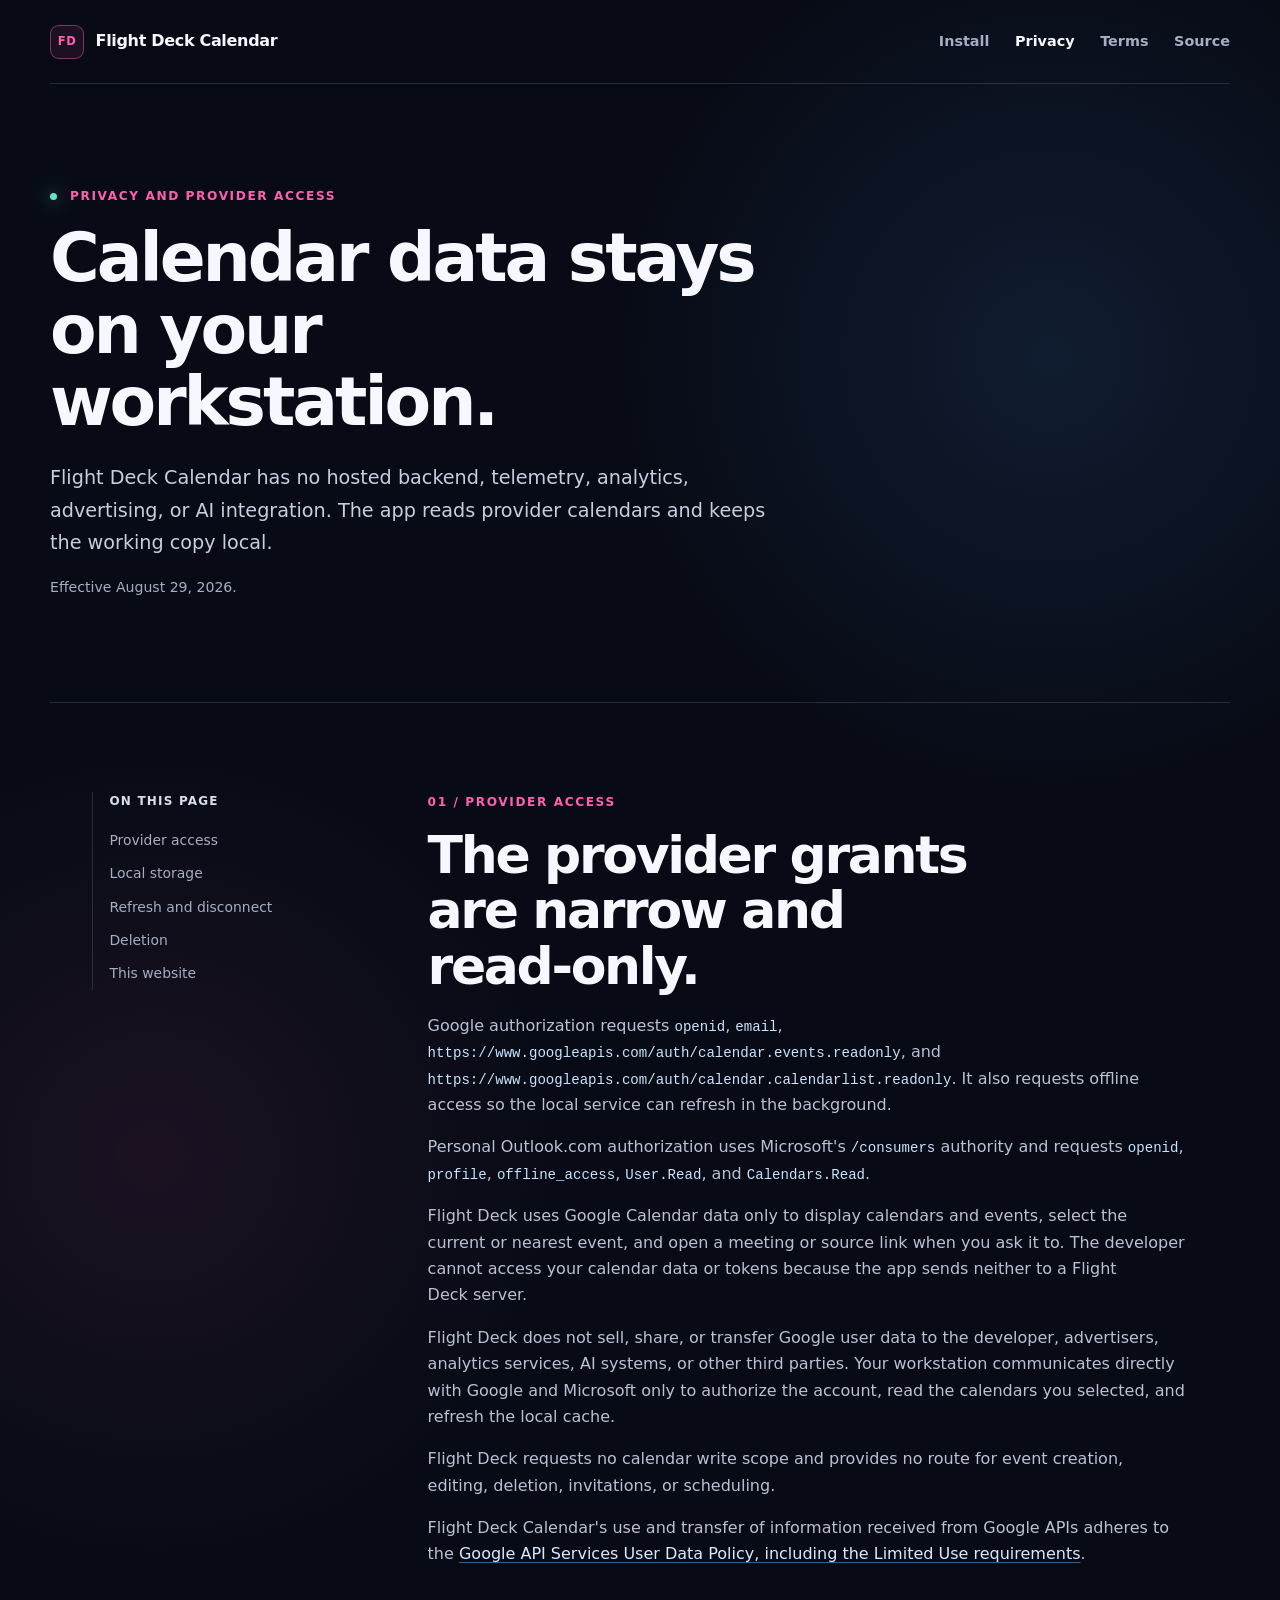
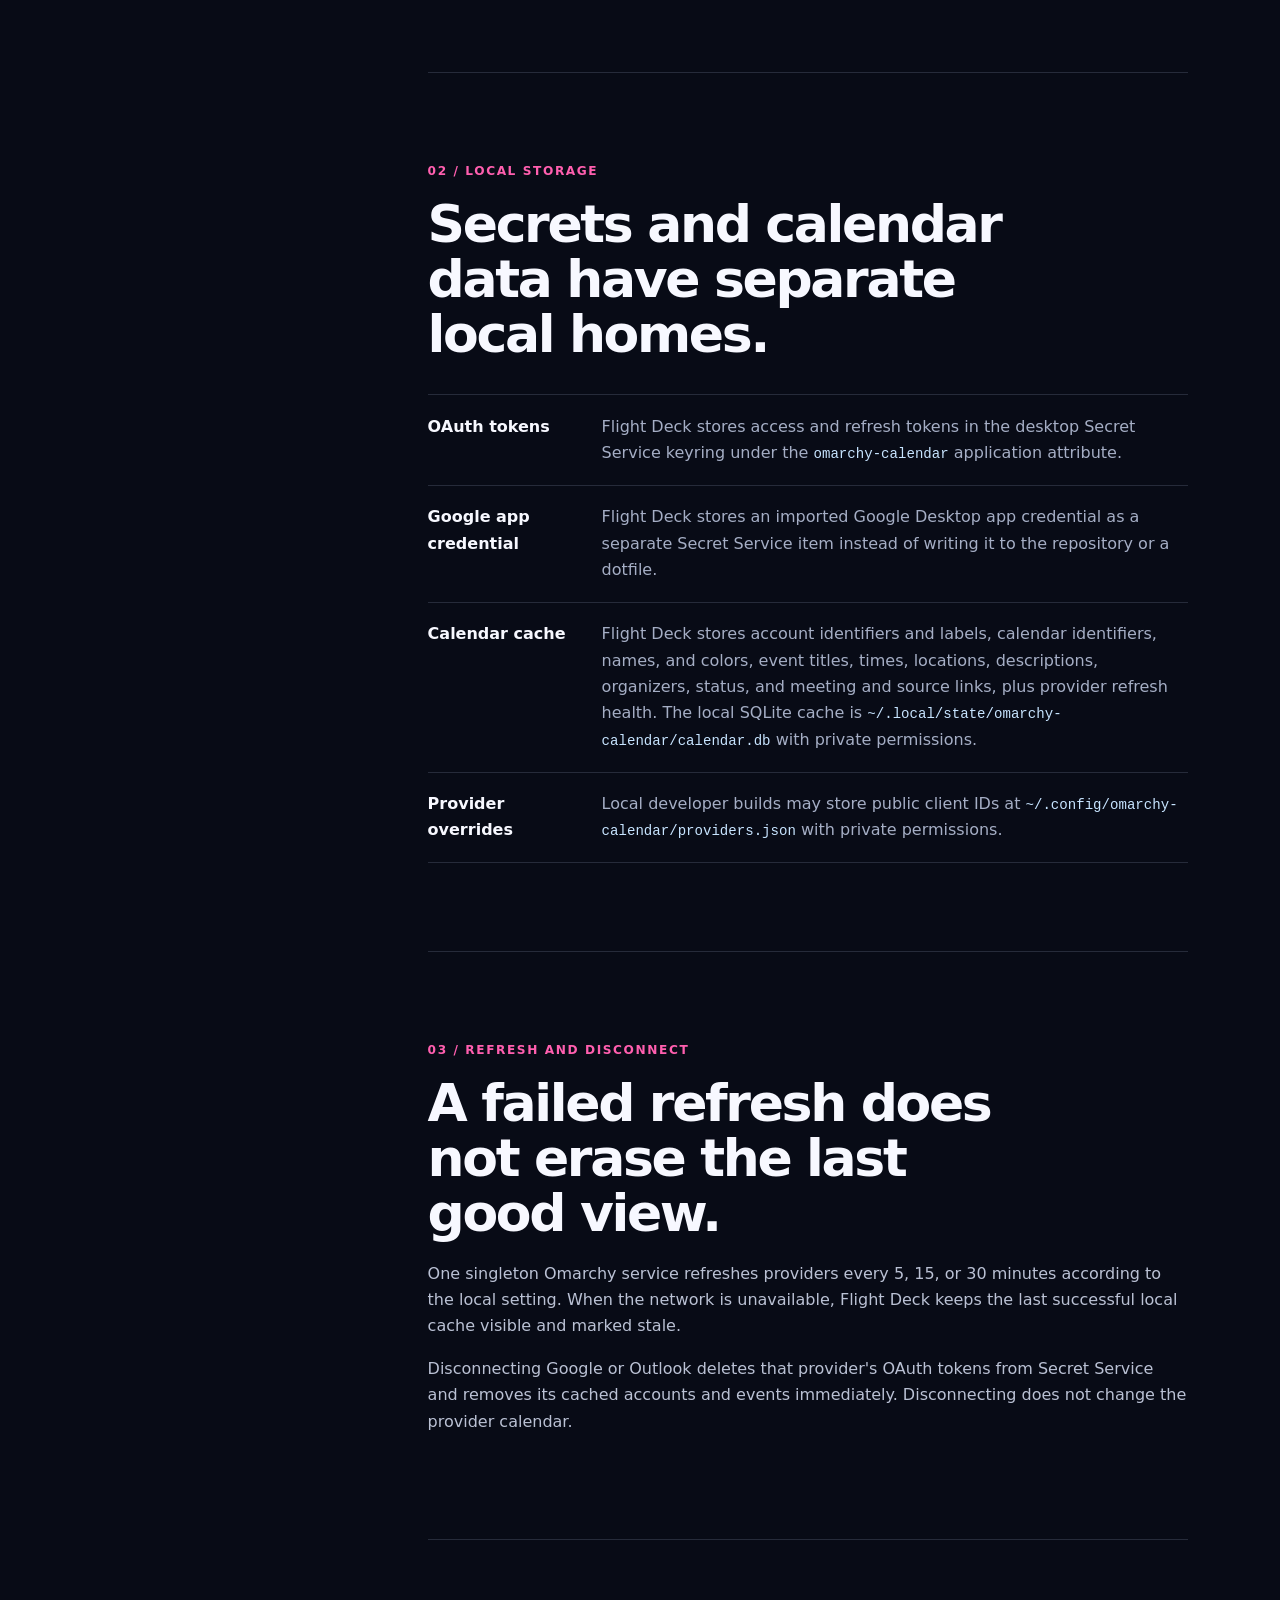
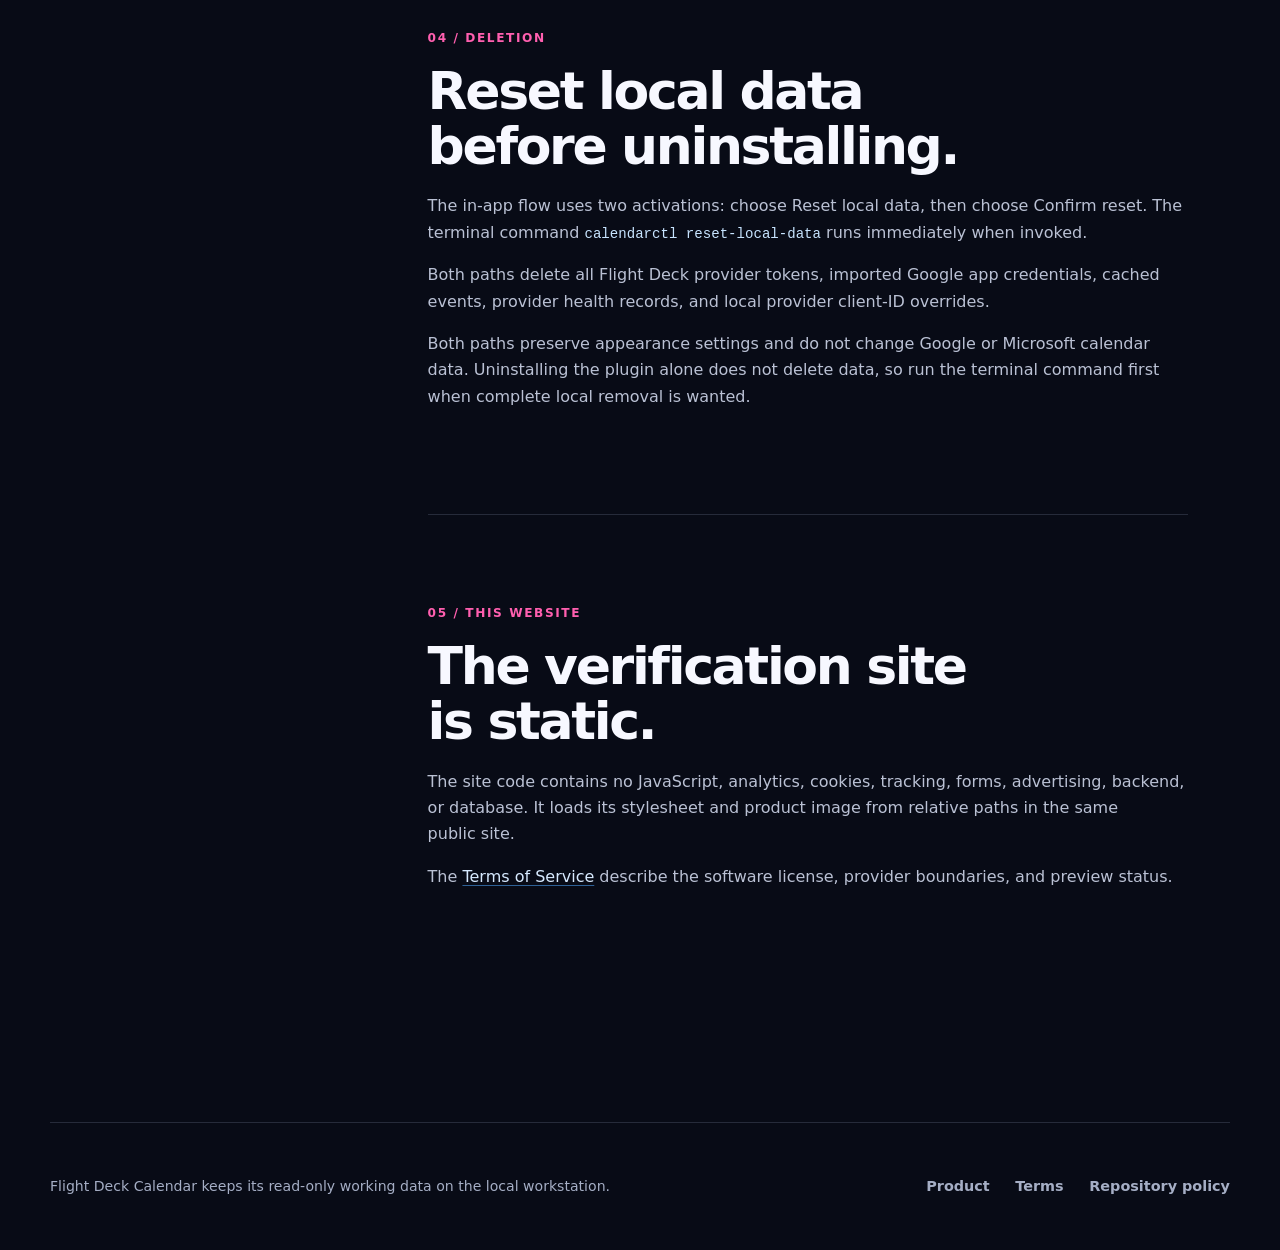
==== commit 5fc1d75a: "feat: prepare OAuth verification site" ====
--- a/site/privacy/index.html
+++ b/site/privacy/index.html
@@ -17,9 +17,9 @@
       <span>Flight Deck Calendar</span>
     </a>
     <nav aria-label="Primary navigation">
-      <a href="../#workflow">Workflow</a>
       <a href="../#install">Install</a>
       <a href="./" aria-current="page">Privacy</a>
+      <a href="../terms/">Terms</a>
       <a href="https://github.com/joryeugene/omarchy-calendar">Source</a>
     </nav>
   </header>
@@ -28,7 +28,8 @@
     <header class="privacy-hero shell">
       <p class="eyebrow"><span aria-hidden="true"></span> Privacy and provider access</p>
       <h1>Calendar data stays on your workstation.</h1>
-      <p class="lede">Flight Deck Calendar has no hosted backend, telemetry, analytics, advertising, or AI integration. The product reads provider calendars and keeps the working copy local.</p>
+      <p class="lede">Flight Deck Calendar has no hosted backend, telemetry, analytics, advertising, or AI integration. The app reads provider calendars and keeps the working copy local.</p>
+      <p class="policy-meta">Effective August 29, 2026.</p>
     </header>
 
     <div class="privacy-layout shell">
@@ -47,7 +48,10 @@
           <h2 id="provider-title">The provider grants are narrow and read-only.</h2>
           <p>Google authorization requests <code>openid</code>, <code>email</code>, <code>https://www.googleapis.com/auth/calendar.events.readonly</code>, and <code>https://www.googleapis.com/auth/calendar.calendarlist.readonly</code>. It also requests offline access so the local service can refresh in the background.</p>
           <p>Personal Outlook.com authorization uses Microsoft&apos;s <code>/consumers</code> authority and requests <code>openid</code>, <code>profile</code>, <code>offline_access</code>, <code>User.Read</code>, and <code>Calendars.Read</code>.</p>
+          <p>Flight Deck uses Google Calendar data only to display calendars and events, select the current or nearest event, and open a meeting or source link when you ask it to. The developer cannot access your calendar data or tokens because the app sends neither to a Flight Deck server.</p>
+          <p>Flight Deck does not sell, share, or transfer Google user data to the developer, advertisers, analytics services, AI systems, or other third parties. Your workstation communicates directly with Google and Microsoft only to authorize the account, read the calendars you selected, and refresh the local cache.</p>
           <p>Flight Deck requests no calendar write scope and provides no route for event creation, editing, deletion, invitations, or scheduling.</p>
+          <p>Flight Deck Calendar&apos;s use and transfer of information received from Google APIs adheres to the <a class="inline-link" href="https://developers.google.com/terms/api-services-user-data-policy">Google API Services User Data Policy, including the Limited Use requirements</a>.</p>
         </section>
 
         <section id="local-storage" aria-labelledby="storage-title">
@@ -64,7 +68,7 @@
             </div>
             <div>
               <dt>Calendar cache</dt>
-              <dd>Flight Deck stores normalized events and provider health in the local SQLite cache at <code>~/.local/state/omarchy-calendar/calendar.db</code> with private permissions.</dd>
+              <dd>Flight Deck stores account identifiers and labels, calendar identifiers, names, and colors, event titles, times, locations, descriptions, organizers, status, and meeting and source links, plus provider refresh health. The local SQLite cache is <code>~/.local/state/omarchy-calendar/calendar.db</code> with private permissions.</dd>
             </div>
             <div>
               <dt>Provider overrides</dt>
@@ -92,6 +96,7 @@
           <p class="eyebrow">05 / This website</p>
           <h2 id="website-title">The verification site is static.</h2>
           <p>The site code contains no JavaScript, analytics, cookies, tracking, forms, advertising, backend, or database. It loads its stylesheet and product image from relative paths in the same public site.</p>
+          <p>The <a class="inline-link" href="../terms/">Terms of Service</a> describe the software license, provider boundaries, and preview status.</p>
         </section>
       </div>
     </div>
@@ -101,6 +106,7 @@
     <p>Flight Deck Calendar keeps its read-only working data on the local workstation.</p>
     <div>
       <a href="../">Product</a>
+      <a href="../terms/">Terms</a>
       <a href="https://github.com/joryeugene/omarchy-calendar/blob/main/PRIVACY.md">Repository policy</a>
     </div>
   </footer>
--- a/site/styles.css
+++ b/site/styles.css
@@ -227,12 +227,6 @@
   background: rgba(255, 255, 255, 0.055);
 }
 
-.hero-note {
-  margin: 1.25rem 0 0;
-  color: var(--muted);
-  font-size: 0.88rem;
-}
-
 .product-frame {
   min-width: 0;
   margin: 0;
@@ -490,6 +484,12 @@
   max-width: 15ch;
 }
 
+.policy-meta {
+  margin: 1rem 0 0;
+  color: var(--muted);
+  font-size: 0.88rem;
+}
+
 .privacy-layout {
   display: grid;
   grid-template-columns: 220px minmax(0, 760px);
@@ -543,6 +543,19 @@
 
 .privacy-content > section > p:not(.eyebrow) {
   color: #bac1d4;
+}
+
+.inline-link {
+  color: #d7eaff;
+  text-decoration: underline;
+  text-decoration-color: rgba(78, 168, 255, 0.55);
+  text-decoration-thickness: 1px;
+  text-underline-offset: 0.2em;
+}
+
+.inline-link:hover {
+  color: var(--text);
+  text-decoration-color: var(--pink);
 }
 
 .fact-list {
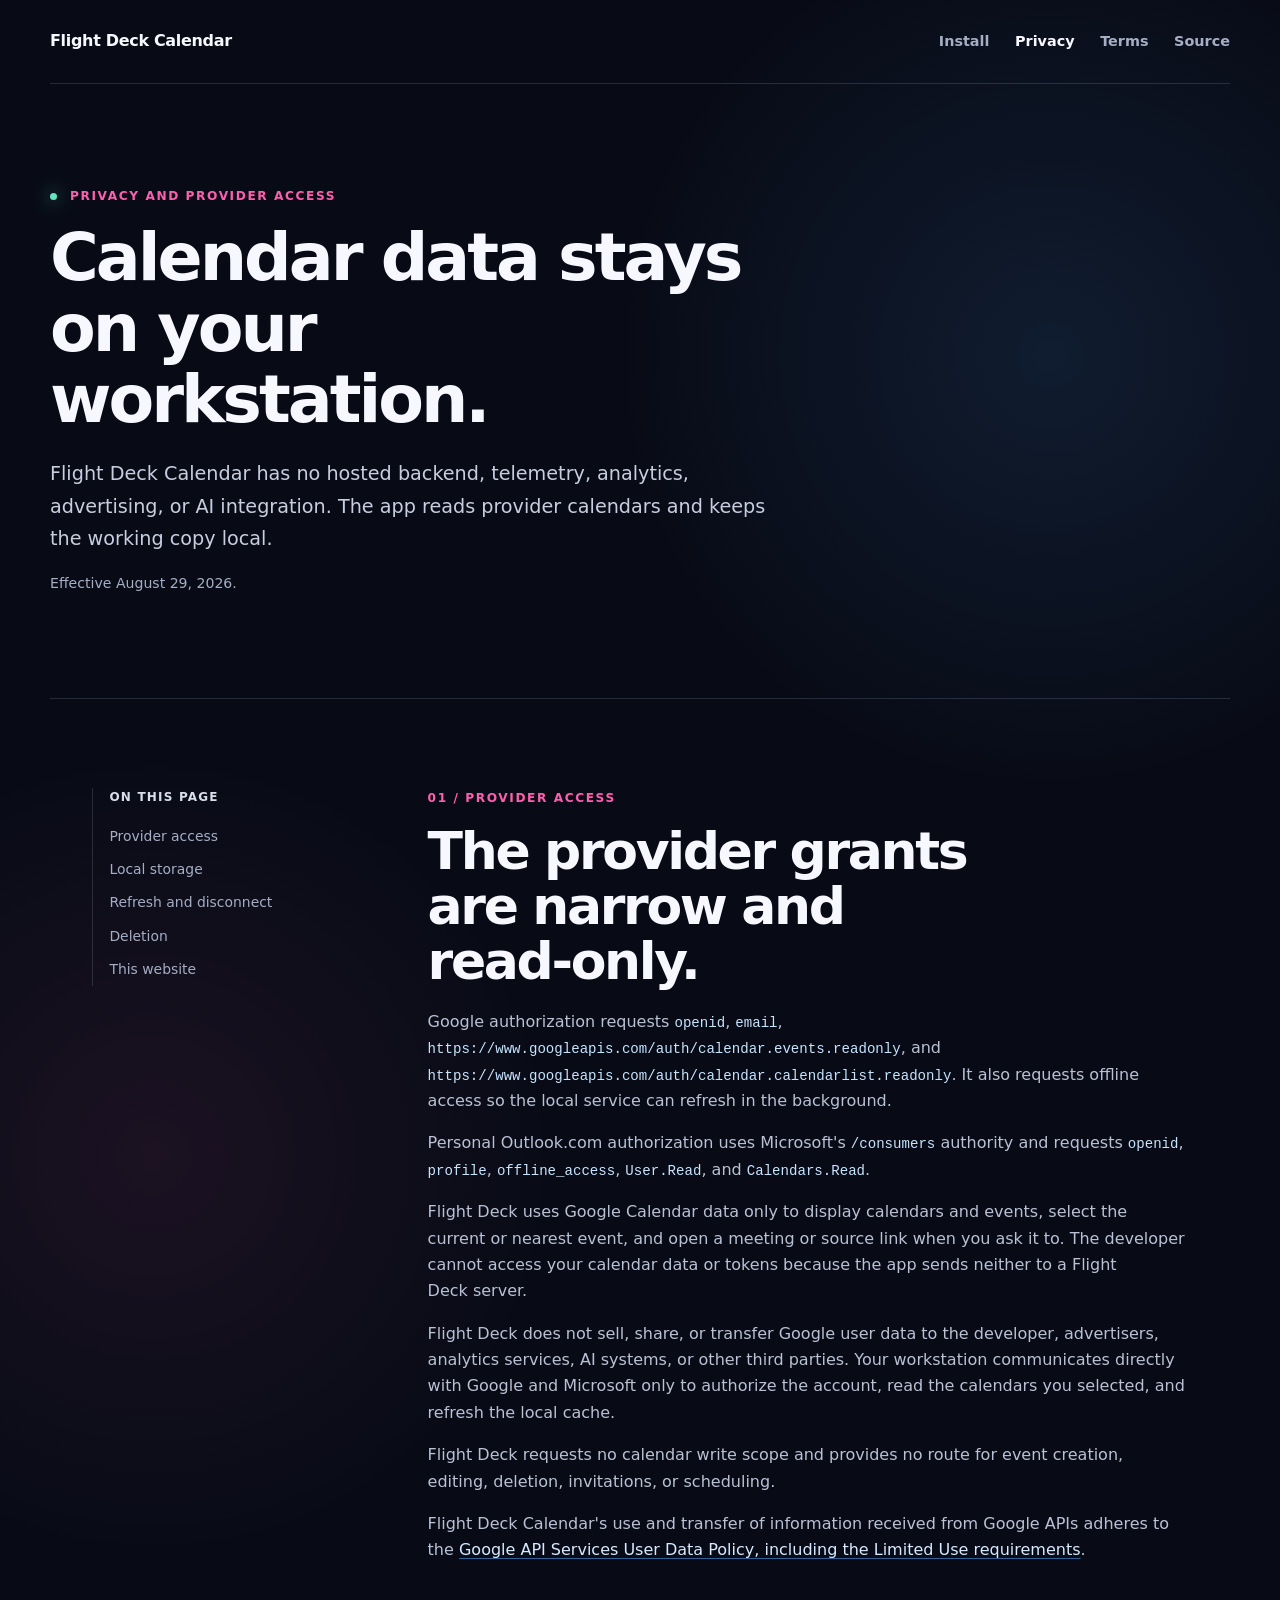
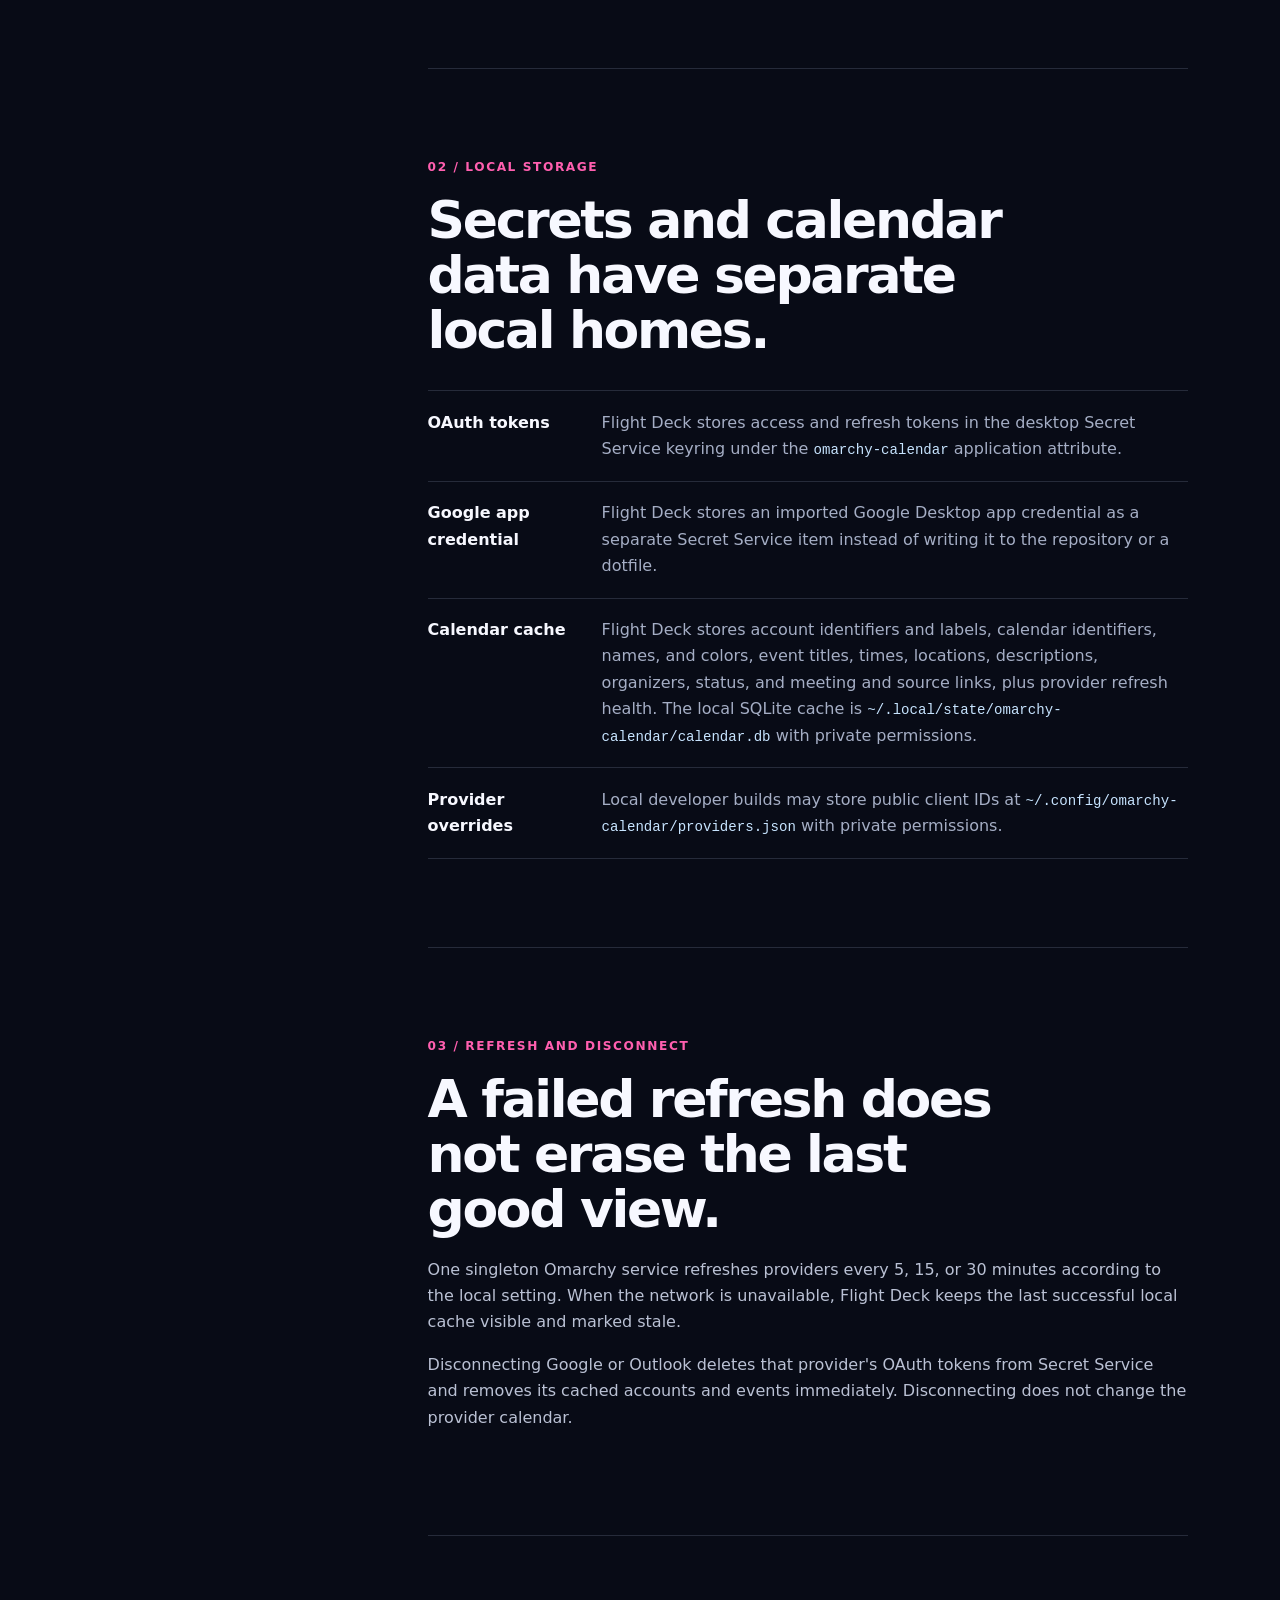
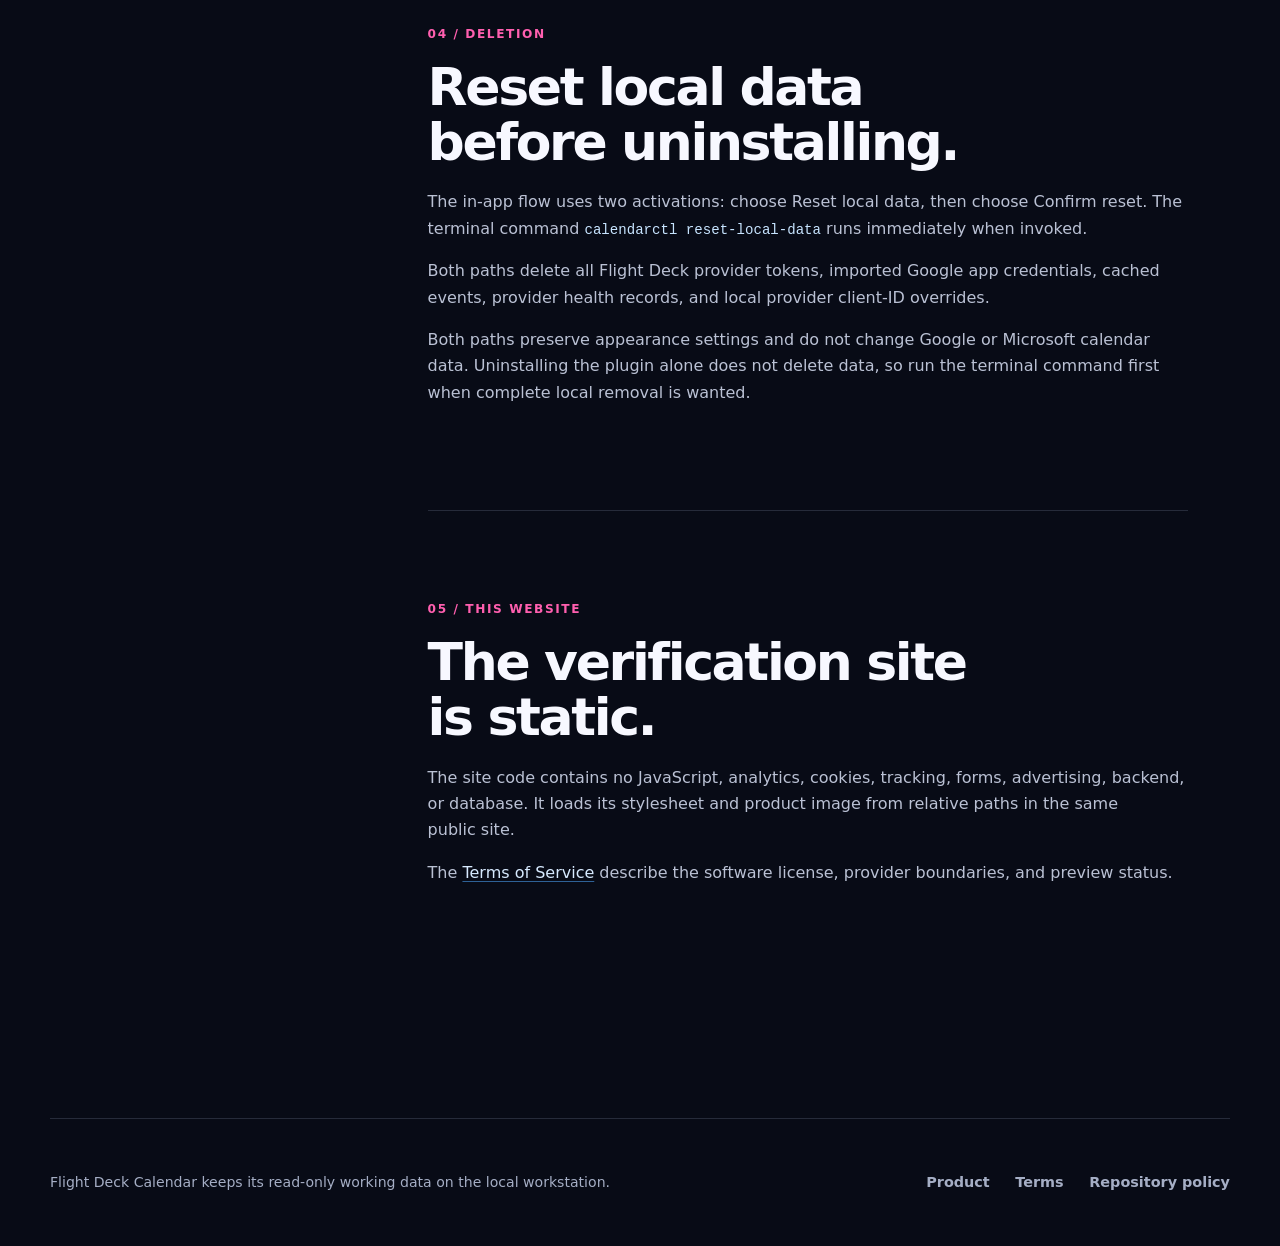
==== commit 73f76748: "design: simplify the Flight Deck website" ====
--- a/site/privacy/index.html
+++ b/site/privacy/index.html
@@ -13,7 +13,6 @@
 
   <header class="site-header">
     <a class="brand" href="../" aria-label="Flight Deck Calendar home">
-      <span class="brand-mark" aria-hidden="true">FD</span>
       <span>Flight Deck Calendar</span>
     </a>
     <nav aria-label="Primary navigation">
--- a/site/styles.css
+++ b/site/styles.css
@@ -82,25 +82,8 @@
 }
 
 .brand {
-  display: inline-flex;
-  align-items: center;
-  gap: 0.72rem;
   font-weight: 760;
   letter-spacing: -0.02em;
-}
-
-.brand-mark {
-  display: grid;
-  width: 34px;
-  height: 34px;
-  place-items: center;
-  border: 1px solid rgba(255, 95, 175, 0.45);
-  border-radius: 9px;
-  color: var(--pink);
-  background: rgba(255, 95, 175, 0.08);
-  font-size: 0.72rem;
-  font-weight: 900;
-  letter-spacing: 0.04em;
 }
 
 .site-header nav,
@@ -124,11 +107,20 @@
 }
 
 .hero {
-  display: grid;
-  grid-template-columns: minmax(0, 0.78fr) minmax(0, 1.22fr);
-  gap: clamp(2.5rem, 6vw, 5.6rem);
-  align-items: center;
-  padding-block: clamp(4rem, 8vw, 8rem);
+  padding-block: clamp(4.5rem, 8vw, 7.5rem);
+}
+
+.hero-copy {
+  max-width: 880px;
+  margin-bottom: clamp(2.5rem, 5vw, 4.5rem);
+}
+
+.release-label {
+  margin: 0 0 1rem;
+  color: var(--muted);
+  font-family: ui-monospace, SFMono-Regular, Menlo, Monaco, Consolas, monospace;
+  font-size: 0.78rem;
+  font-weight: 700;
 }
 
 .eyebrow {
@@ -166,9 +158,9 @@
 }
 
 h1 {
-  max-width: 13ch;
+  max-width: 17ch;
   margin-bottom: 1.5rem;
-  font-size: clamp(3rem, 5.3vw, 5.5rem);
+  font-size: clamp(3rem, 5.2vw, 5.2rem);
 }
 
 h2 {
@@ -235,51 +227,18 @@
   border-radius: var(--radius);
   background: #0b0e1d;
   box-shadow: var(--shadow);
-  transform: rotate(0.65deg);
-}
-
-.frame-bar {
-  display: flex;
-  align-items: center;
-  gap: 0.4rem;
-  height: 42px;
-  padding-inline: 1rem;
-  border-bottom: 1px solid var(--line);
-  background: #0d1120;
-}
-
-.frame-bar span {
-  width: 7px;
-  height: 7px;
-  border-radius: 50%;
-  background: var(--pink);
-}
-
-.frame-bar span:nth-child(2) {
-  background: var(--yellow);
-}
-
-.frame-bar span:nth-child(3) {
-  background: var(--blue);
-}
-
-.frame-bar strong {
-  margin-left: auto;
-  color: #818aa2;
-  font-size: 0.62rem;
-  letter-spacing: 0.13em;
+}
+
+.hero-product {
+  padding: clamp(0.35rem, 0.7vw, 0.55rem);
+  border-color: rgba(185, 200, 235, 0.28);
+  background: linear-gradient(145deg, rgba(31, 38, 66, 0.82), rgba(10, 13, 26, 0.96));
 }
 
 .product-frame img {
   width: 100%;
   height: auto;
-}
-
-.product-frame figcaption {
-  padding: 0.9rem 1rem 1rem;
-  color: #8f98af;
-  font-size: 0.78rem;
-  line-height: 1.5;
+  border-radius: calc(var(--radius) - 6px);
 }
 
 .section {
@@ -287,77 +246,42 @@
   border-top: 1px solid var(--line);
 }
 
-.section-heading {
+.install-copy > p {
+  color: var(--muted);
+}
+
+.product-spec {
   display: grid;
-  grid-template-columns: minmax(0, 1.2fr) minmax(18rem, 0.8fr);
-  column-gap: 3rem;
-  align-items: end;
-  margin-bottom: 3rem;
-}
-
-.section-heading .eyebrow {
-  grid-column: 1 / -1;
-}
-
-.section-heading h2,
-.section-heading p {
-  margin-bottom: 0;
-}
-
-.section-heading > p:last-child,
-.boundary-copy > p,
-.install-copy > p {
-  color: var(--muted);
-}
-
-.feature-grid {
-  display: grid;
-  grid-template-columns: repeat(3, minmax(0, 1fr));
-  gap: 1rem;
-}
-
-.feature-card {
-  min-height: 260px;
-  padding: clamp(1.4rem, 3vw, 2.2rem);
-  border: 1px solid var(--line);
-  border-radius: 16px;
-  background: linear-gradient(145deg, rgba(21, 27, 48, 0.95), rgba(13, 17, 32, 0.82));
-}
-
-.feature-card:nth-child(2) {
-  border-color: rgba(78, 168, 255, 0.28);
-}
-
-.feature-card:nth-child(3) {
-  border-color: rgba(100, 229, 189, 0.24);
-}
-
-.card-index {
-  margin: 0 0 3.8rem;
-  color: var(--pink);
-  font-size: 0.75rem;
-  font-weight: 850;
-  letter-spacing: 0.12em;
-}
-
-.feature-card p:last-child {
+  grid-template-columns: repeat(4, minmax(0, 1fr));
+  margin: 1.5rem 0 0;
+  padding: 0;
+  border-block: 1px solid var(--line);
+}
+
+.spec-item {
+  min-width: 0;
+  padding: 1.25rem clamp(1rem, 2vw, 1.5rem);
+}
+
+.spec-item + .spec-item {
+  border-left: 1px solid var(--line);
+}
+
+.spec-item dt {
+  margin-bottom: 0.25rem;
+  color: var(--muted);
+  font-size: 0.7rem;
+  font-weight: 800;
+  letter-spacing: 0.08em;
+  text-transform: uppercase;
+}
+
+.spec-item dd {
   margin: 0;
-  color: var(--muted);
-}
-
-.boundary {
-  display: grid;
-  grid-template-columns: minmax(0, 1fr) minmax(340px, 0.78fr);
-  gap: clamp(3rem, 8vw, 7rem);
-  align-items: center;
-}
-
-.boundary-copy h2 {
-  max-width: 13ch;
-}
-
-.boundary-copy > p {
-  max-width: 57ch;
+  color: var(--text);
+  font-size: 0.9rem;
+  font-weight: 650;
+  line-height: 1.45;
 }
 
 .text-link {
@@ -377,30 +301,6 @@
   transform: translateX(4px);
 }
 
-.boundary-list {
-  margin: 0;
-  padding: 0;
-  border-top: 1px solid var(--line);
-  list-style: none;
-}
-
-.boundary-list li {
-  display: flex;
-  gap: 2rem;
-  justify-content: space-between;
-  padding: 1.15rem 0;
-  border-bottom: 1px solid var(--line);
-}
-
-.boundary-list span {
-  color: var(--muted);
-}
-
-.boundary-list strong {
-  color: var(--green);
-  font-size: 0.9rem;
-}
-
 .install {
   display: grid;
   grid-template-columns: minmax(0, 1fr) minmax(340px, 0.9fr);
@@ -585,32 +485,22 @@
 }
 
 @media (max-width: 900px) {
-  .hero {
-    grid-template-columns: 1fr;
-  }
-
   .hero-copy {
     max-width: 720px;
   }
 
-  .product-frame {
-    transform: none;
-  }
-
-  .feature-grid {
-    grid-template-columns: 1fr;
-  }
-
-  .feature-card {
-    min-height: auto;
-  }
-
-  .card-index {
-    margin-bottom: 2.2rem;
-  }
-
-  .section-heading,
-  .boundary,
+  .product-spec {
+    grid-template-columns: repeat(2, minmax(0, 1fr));
+  }
+
+  .spec-item:nth-child(odd) {
+    border-left: 0;
+  }
+
+  .spec-item:nth-child(n + 3) {
+    border-top: 1px solid var(--line);
+  }
+
   .install {
     grid-template-columns: minmax(0, 1fr);
   }
@@ -643,17 +533,14 @@
 
   .site-header {
     align-items: flex-start;
+    flex-direction: column;
     gap: 1rem;
     padding-block: 1rem;
   }
 
-  .brand > span:last-child {
-    display: none;
-  }
-
   .site-header nav {
     flex-wrap: wrap;
-    justify-content: flex-end;
+    justify-content: flex-start;
     gap: 0.25rem 0.9rem;
   }
 
@@ -678,22 +565,8 @@
     width: 100%;
   }
 
-  .product-frame figcaption {
-    font-size: 0.72rem;
-  }
-
   .section {
     padding-block: 4.5rem;
-  }
-
-  .section-heading {
-    gap: 1rem;
-  }
-
-  .boundary-list li {
-    gap: 1rem;
-    align-items: flex-start;
-    flex-direction: column;
   }
 
   .fact-list div {
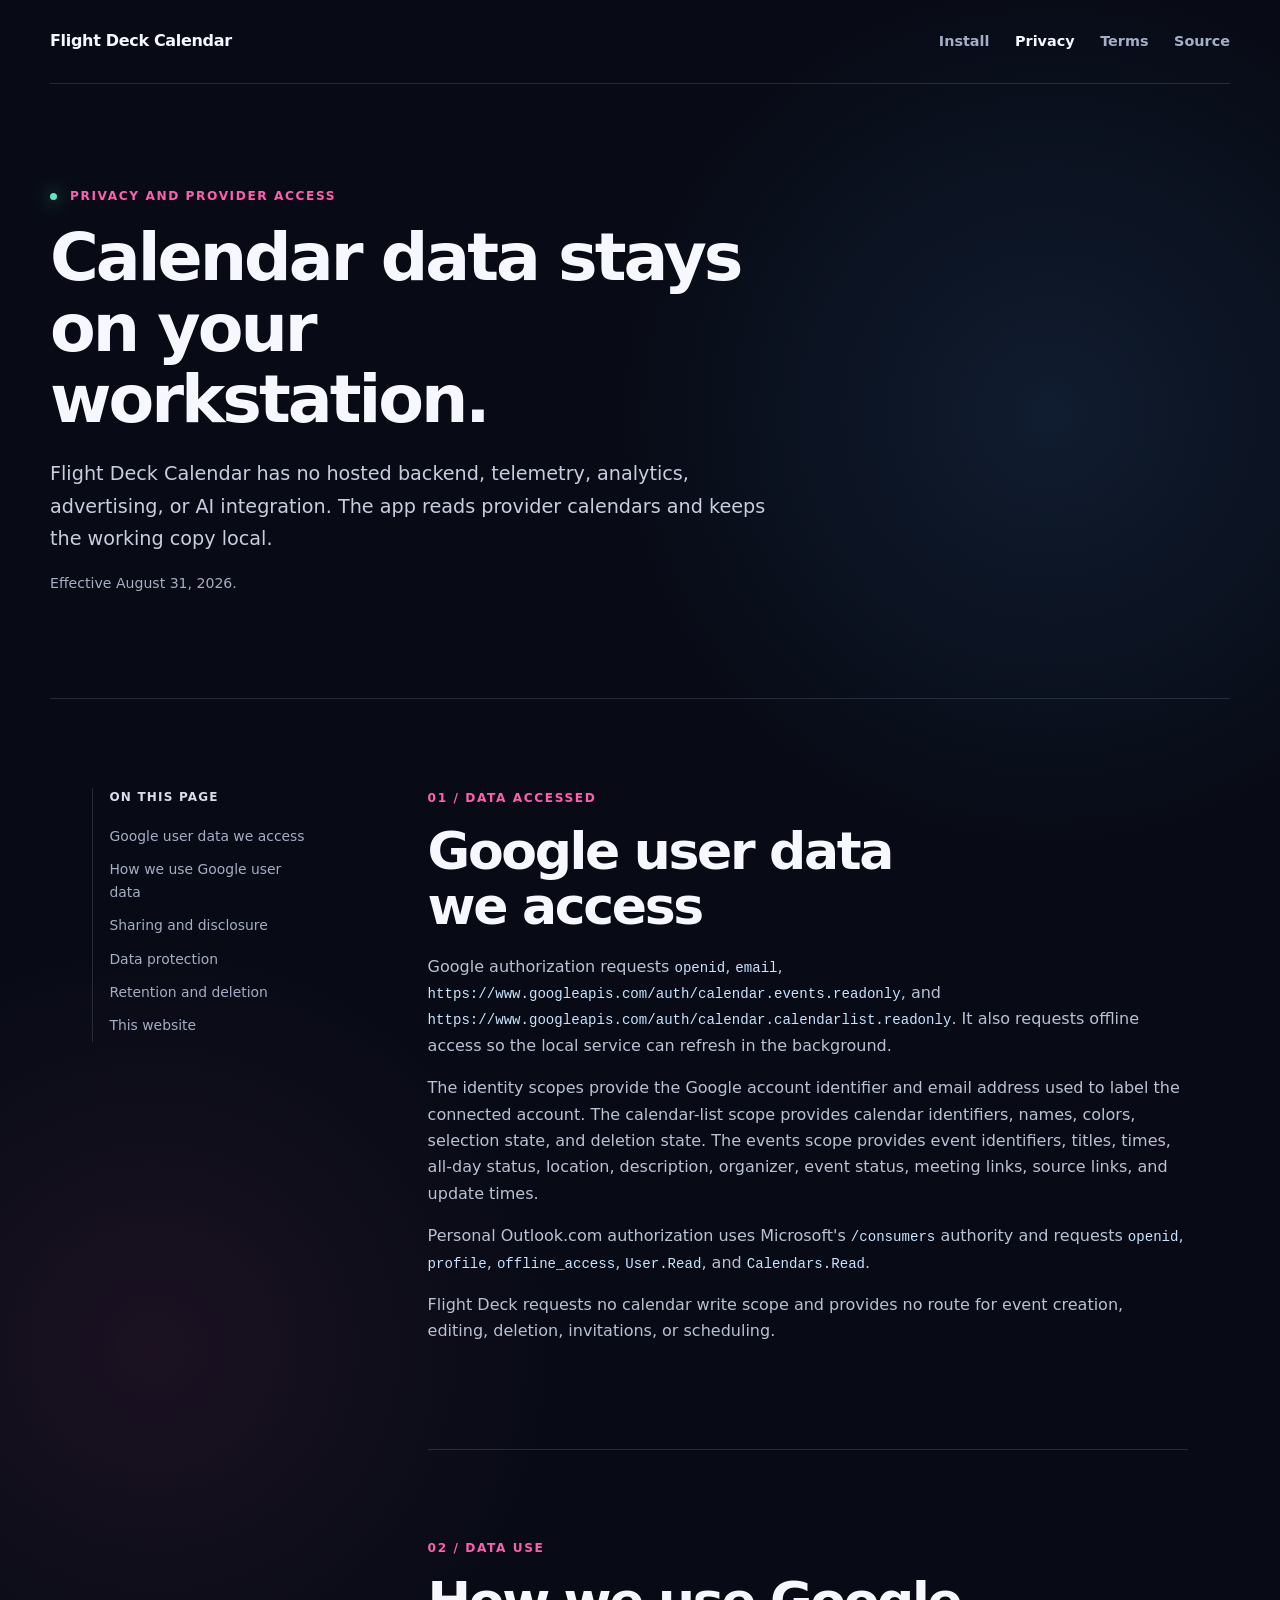
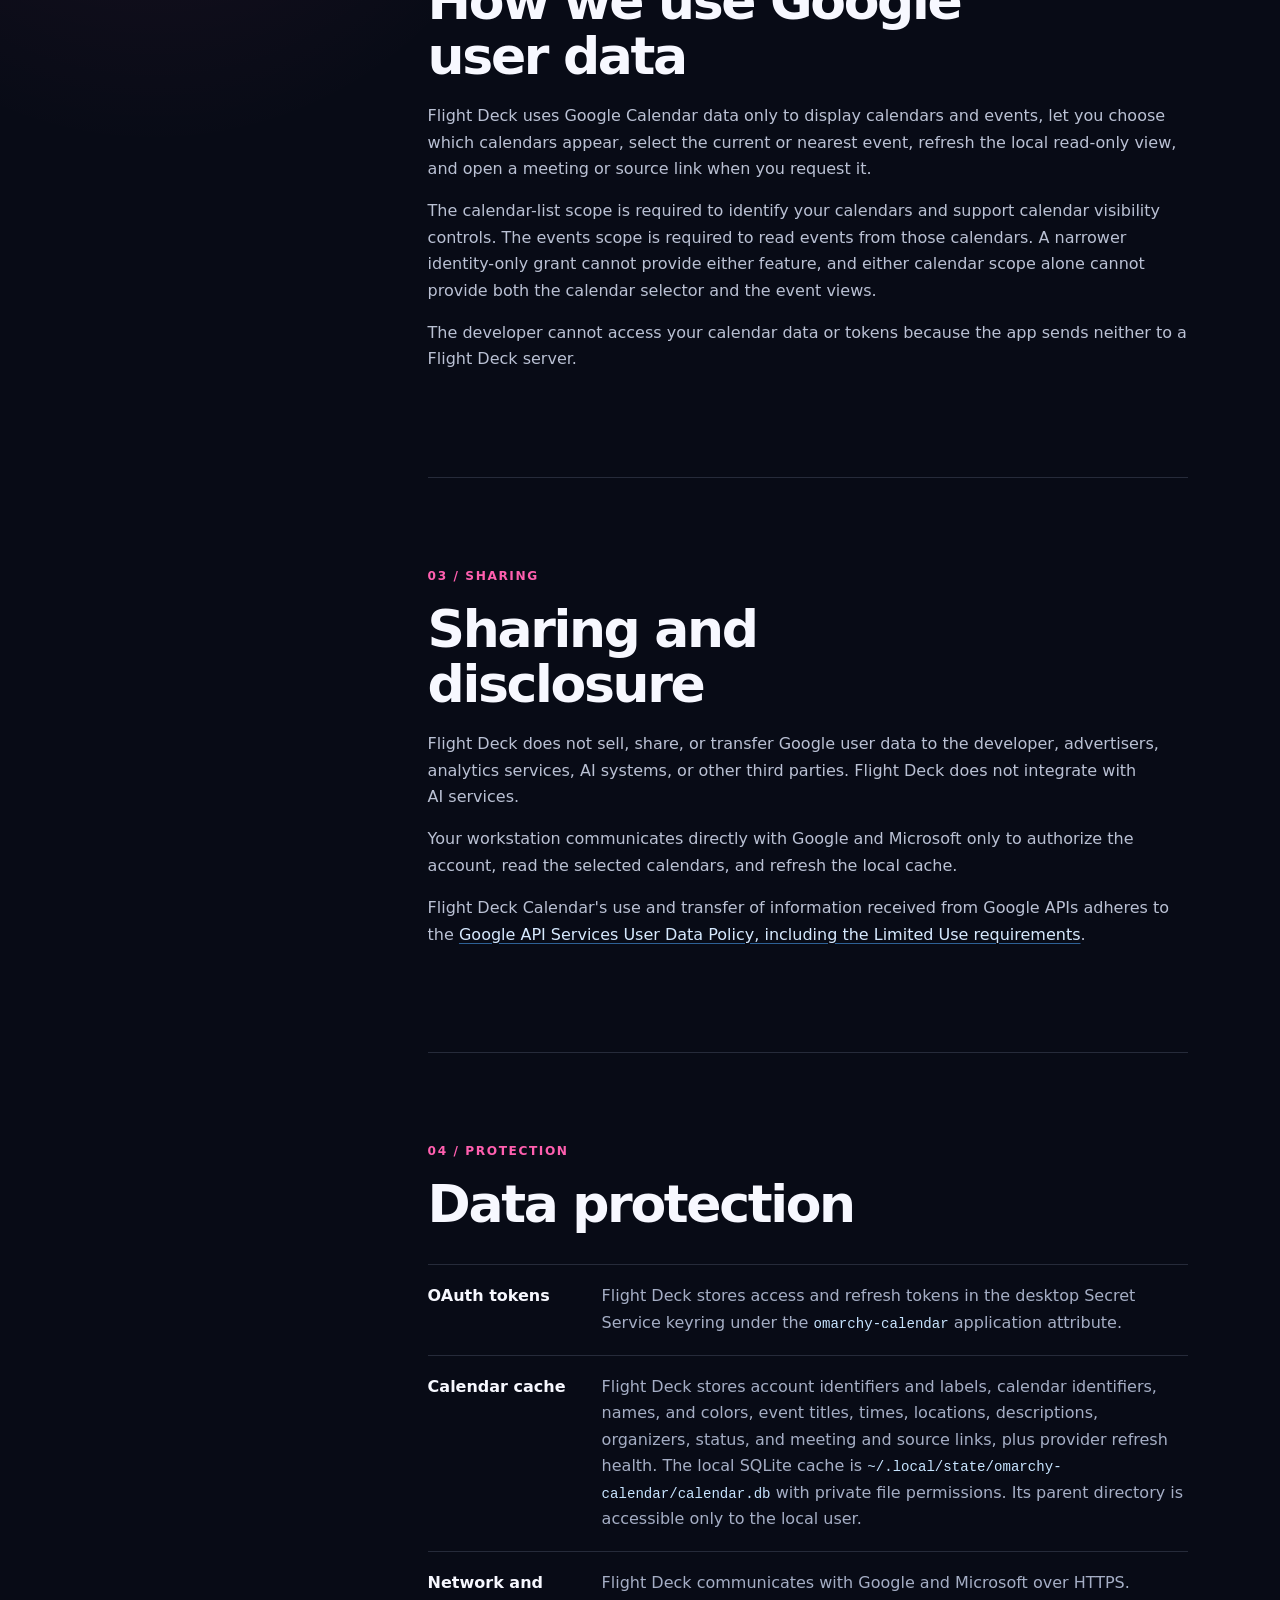
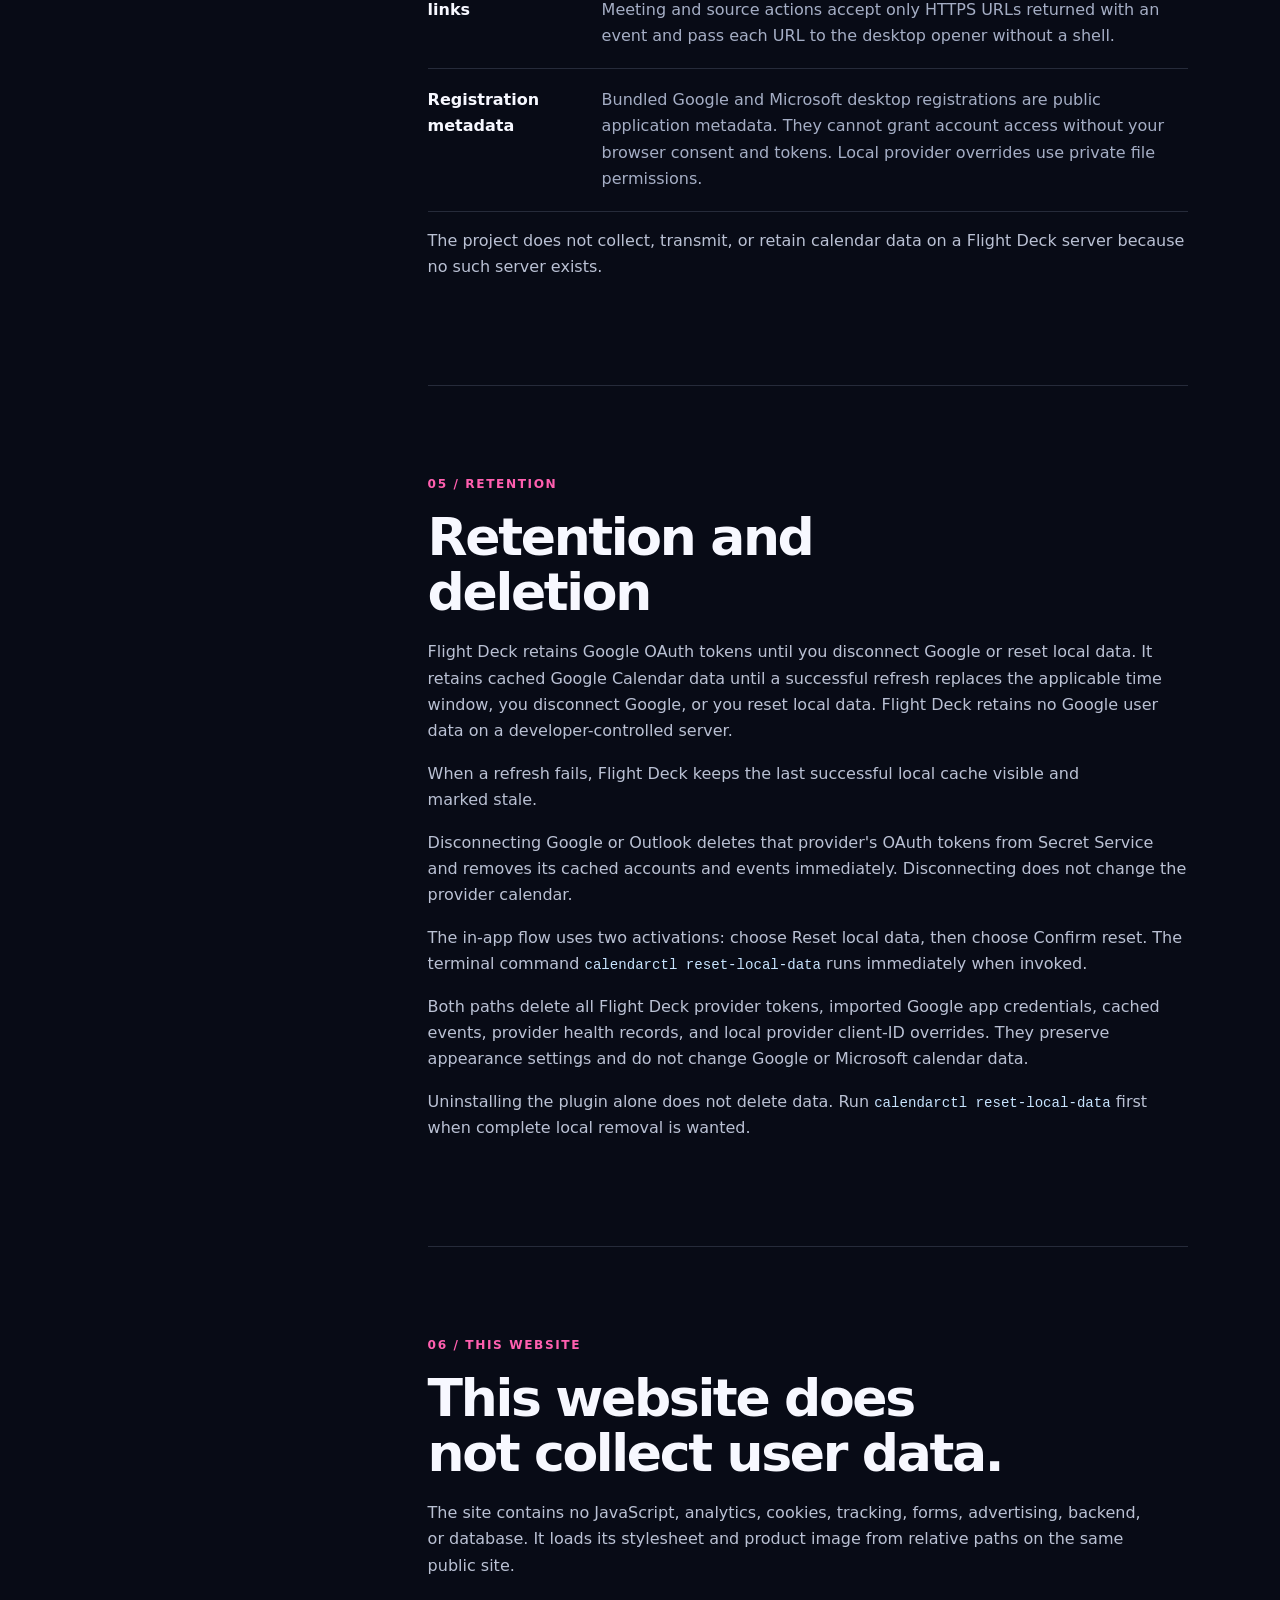
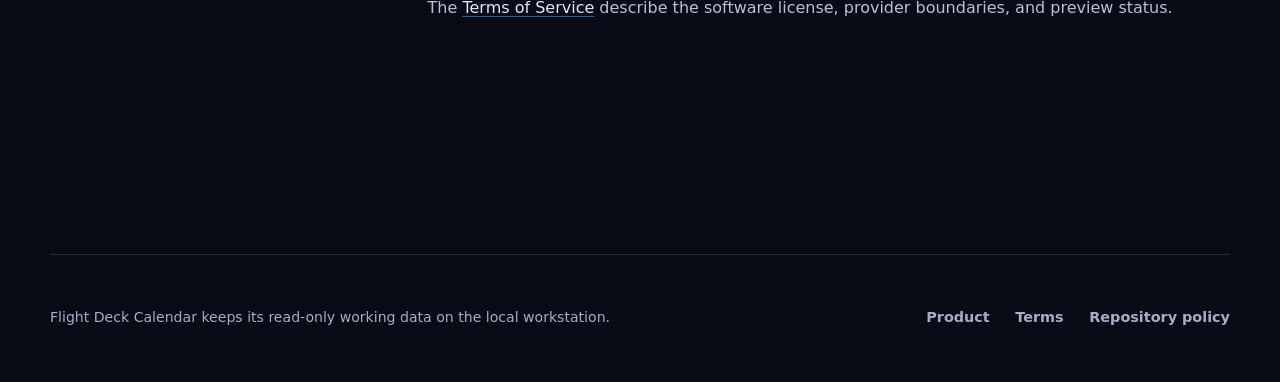
==== commit d5322f1d: "docs: address OAuth verification review" ====
--- a/site/privacy/index.html
+++ b/site/privacy/index.html
@@ -4,7 +4,7 @@
 <head>
   <meta charset="utf-8">
   <meta name="viewport" content="width=device-width, initial-scale=1">
-  <meta name="description" content="Flight Deck Calendar keeps provider tokens and cached calendar data on the local Omarchy workstation.">
+  <meta name="description" content="Flight Deck Calendar explains exactly how it accesses, uses, protects, retains, and deletes Google Calendar data.">
   <title>Privacy | Flight Deck Calendar</title>
   <link rel="stylesheet" href="../styles.css">
 </head>
@@ -12,9 +12,7 @@
   <a class="skip-link" href="#main">Skip to content</a>
 
   <header class="site-header">
-    <a class="brand" href="../" aria-label="Flight Deck Calendar home">
-      <span>Flight Deck Calendar</span>
-    </a>
+    <a class="brand" href="../" aria-label="Flight Deck Calendar home"><span>Flight Deck Calendar</span></a>
     <nav aria-label="Primary navigation">
       <a href="../#install">Install</a>
       <a href="./" aria-current="page">Privacy</a>
@@ -28,73 +26,73 @@
       <p class="eyebrow"><span aria-hidden="true"></span> Privacy and provider access</p>
       <h1>Calendar data stays on your workstation.</h1>
       <p class="lede">Flight Deck Calendar has no hosted backend, telemetry, analytics, advertising, or AI integration. The app reads provider calendars and keeps the working copy local.</p>
-      <p class="policy-meta">Effective August 29, 2026.</p>
+      <p class="policy-meta">Effective August 31, 2026.</p>
     </header>
 
     <div class="privacy-layout shell">
       <nav class="privacy-nav" aria-label="Privacy page sections">
         <p>On this page</p>
-        <a href="#provider-access">Provider access</a>
-        <a href="#local-storage">Local storage</a>
-        <a href="#refresh-disconnect">Refresh and disconnect</a>
-        <a href="#deletion">Deletion</a>
+        <a href="#google-data">Google user data we access</a>
+        <a href="#data-use">How we use Google user data</a>
+        <a href="#sharing">Sharing and disclosure</a>
+        <a href="#protection">Data protection</a>
+        <a href="#retention">Retention and deletion</a>
         <a href="#website">This website</a>
       </nav>
 
       <div class="privacy-content">
-        <section id="provider-access" aria-labelledby="provider-title">
-          <p class="eyebrow">01 / Provider access</p>
-          <h2 id="provider-title">The provider grants are narrow and read-only.</h2>
+        <section id="google-data" aria-labelledby="google-data-title">
+          <p class="eyebrow">01 / Data accessed</p>
+          <h2 id="google-data-title">Google user data we access</h2>
           <p>Google authorization requests <code>openid</code>, <code>email</code>, <code>https://www.googleapis.com/auth/calendar.events.readonly</code>, and <code>https://www.googleapis.com/auth/calendar.calendarlist.readonly</code>. It also requests offline access so the local service can refresh in the background.</p>
+          <p>The identity scopes provide the Google account identifier and email address used to label the connected account. The calendar-list scope provides calendar identifiers, names, colors, selection state, and deletion state. The events scope provides event identifiers, titles, times, all-day status, location, description, organizer, event status, meeting links, source links, and update times.</p>
           <p>Personal Outlook.com authorization uses Microsoft&apos;s <code>/consumers</code> authority and requests <code>openid</code>, <code>profile</code>, <code>offline_access</code>, <code>User.Read</code>, and <code>Calendars.Read</code>.</p>
-          <p>Flight Deck uses Google Calendar data only to display calendars and events, select the current or nearest event, and open a meeting or source link when you ask it to. The developer cannot access your calendar data or tokens because the app sends neither to a Flight Deck server.</p>
-          <p>Flight Deck does not sell, share, or transfer Google user data to the developer, advertisers, analytics services, AI systems, or other third parties. Your workstation communicates directly with Google and Microsoft only to authorize the account, read the calendars you selected, and refresh the local cache.</p>
           <p>Flight Deck requests no calendar write scope and provides no route for event creation, editing, deletion, invitations, or scheduling.</p>
+        </section>
+
+        <section id="data-use" aria-labelledby="data-use-title">
+          <p class="eyebrow">02 / Data use</p>
+          <h2 id="data-use-title">How we use Google user data</h2>
+          <p>Flight Deck uses Google Calendar data only to display calendars and events, let you choose which calendars appear, select the current or nearest event, refresh the local read-only view, and open a meeting or source link when you request it.</p>
+          <p>The calendar-list scope is required to identify your calendars and support calendar visibility controls. The events scope is required to read events from those calendars. A narrower identity-only grant cannot provide either feature, and either calendar scope alone cannot provide both the calendar selector and the event views.</p>
+          <p>The developer cannot access your calendar data or tokens because the app sends neither to a Flight Deck server.</p>
+        </section>
+
+        <section id="sharing" aria-labelledby="sharing-title">
+          <p class="eyebrow">03 / Sharing</p>
+          <h2 id="sharing-title">Sharing and disclosure</h2>
+          <p>Flight Deck does not sell, share, or transfer Google user data to the developer, advertisers, analytics services, AI systems, or other third parties. Flight Deck does not integrate with AI services.</p>
+          <p>Your workstation communicates directly with Google and Microsoft only to authorize the account, read the selected calendars, and refresh the local cache.</p>
           <p>Flight Deck Calendar&apos;s use and transfer of information received from Google APIs adheres to the <a class="inline-link" href="https://developers.google.com/terms/api-services-user-data-policy">Google API Services User Data Policy, including the Limited Use requirements</a>.</p>
         </section>
 
-        <section id="local-storage" aria-labelledby="storage-title">
-          <p class="eyebrow">02 / Local storage</p>
-          <h2 id="storage-title">Secrets and calendar data have separate local homes.</h2>
+        <section id="protection" aria-labelledby="protection-title">
+          <p class="eyebrow">04 / Protection</p>
+          <h2 id="protection-title">Data protection</h2>
           <dl class="fact-list">
-            <div>
-              <dt>OAuth tokens</dt>
-              <dd>Flight Deck stores access and refresh tokens in the desktop Secret Service keyring under the <code>omarchy-calendar</code> application attribute.</dd>
-            </div>
-            <div>
-              <dt>Google app credential</dt>
-              <dd>Flight Deck stores an imported Google Desktop app credential as a separate Secret Service item instead of writing it to the repository or a dotfile.</dd>
-            </div>
-            <div>
-              <dt>Calendar cache</dt>
-              <dd>Flight Deck stores account identifiers and labels, calendar identifiers, names, and colors, event titles, times, locations, descriptions, organizers, status, and meeting and source links, plus provider refresh health. The local SQLite cache is <code>~/.local/state/omarchy-calendar/calendar.db</code> with private permissions.</dd>
-            </div>
-            <div>
-              <dt>Provider overrides</dt>
-              <dd>Local developer builds may store public client IDs at <code>~/.config/omarchy-calendar/providers.json</code> with private permissions.</dd>
-            </div>
+            <div><dt>OAuth tokens</dt><dd>Flight Deck stores access and refresh tokens in the desktop Secret Service keyring under the <code>omarchy-calendar</code> application attribute.</dd></div>
+            <div><dt>Calendar cache</dt><dd>Flight Deck stores account identifiers and labels, calendar identifiers, names, and colors, event titles, times, locations, descriptions, organizers, status, and meeting and source links, plus provider refresh health. The local SQLite cache is <code>~/.local/state/omarchy-calendar/calendar.db</code> with private file permissions. Its parent directory is accessible only to the local user.</dd></div>
+            <div><dt>Network and links</dt><dd>Flight Deck communicates with Google and Microsoft over HTTPS. Meeting and source actions accept only HTTPS URLs returned with an event and pass each URL to the desktop opener without a shell.</dd></div>
+            <div><dt>Registration metadata</dt><dd>Bundled Google and Microsoft desktop registrations are public application metadata. They cannot grant account access without your browser consent and tokens. Local provider overrides use private file permissions.</dd></div>
           </dl>
+          <p>The project does not collect, transmit, or retain calendar data on a Flight Deck server because no such server exists.</p>
         </section>
 
-        <section id="refresh-disconnect" aria-labelledby="refresh-title">
-          <p class="eyebrow">03 / Refresh and disconnect</p>
-          <h2 id="refresh-title">A failed refresh does not erase the last good view.</h2>
-          <p>One singleton Omarchy service refreshes providers every 5, 15, or 30 minutes according to the local setting. When the network is unavailable, Flight Deck keeps the last successful local cache visible and marked stale.</p>
+        <section id="retention" aria-labelledby="retention-title">
+          <p class="eyebrow">05 / Retention</p>
+          <h2 id="retention-title">Retention and deletion</h2>
+          <p>Flight Deck retains Google OAuth tokens until you disconnect Google or reset local data. It retains cached Google Calendar data until a successful refresh replaces the applicable time window, you disconnect Google, or you reset local data. Flight Deck retains no Google user data on a developer-controlled server.</p>
+          <p>When a refresh fails, Flight Deck keeps the last successful local cache visible and marked stale.</p>
           <p>Disconnecting Google or Outlook deletes that provider&apos;s OAuth tokens from Secret Service and removes its cached accounts and events immediately. Disconnecting does not change the provider calendar.</p>
-        </section>
-
-        <section id="deletion" aria-labelledby="deletion-title">
-          <p class="eyebrow">04 / Deletion</p>
-          <h2 id="deletion-title">Reset local data before uninstalling.</h2>
           <p>The in-app flow uses two activations: choose Reset local data, then choose Confirm reset. The terminal command <code>calendarctl reset-local-data</code> runs immediately when invoked.</p>
-          <p>Both paths delete all Flight Deck provider tokens, imported Google app credentials, cached events, provider health records, and local provider client-ID overrides.</p>
-          <p>Both paths preserve appearance settings and do not change Google or Microsoft calendar data. Uninstalling the plugin alone does not delete data, so run the terminal command first when complete local removal is wanted.</p>
+          <p>Both paths delete all Flight Deck provider tokens, imported Google app credentials, cached events, provider health records, and local provider client-ID overrides. They preserve appearance settings and do not change Google or Microsoft calendar data.</p>
+          <p>Uninstalling the plugin alone does not delete data. Run <code>calendarctl reset-local-data</code> first when complete local removal is wanted.</p>
         </section>
 
         <section id="website" aria-labelledby="website-title">
-          <p class="eyebrow">05 / This website</p>
-          <h2 id="website-title">The verification site is static.</h2>
-          <p>The site code contains no JavaScript, analytics, cookies, tracking, forms, advertising, backend, or database. It loads its stylesheet and product image from relative paths in the same public site.</p>
+          <p class="eyebrow">06 / This website</p>
+          <h2 id="website-title">This website does not collect user data.</h2>
+          <p>The site contains no JavaScript, analytics, cookies, tracking, forms, advertising, backend, or database. It loads its stylesheet and product image from relative paths on the same public site.</p>
           <p>The <a class="inline-link" href="../terms/">Terms of Service</a> describe the software license, provider boundaries, and preview status.</p>
         </section>
       </div>
